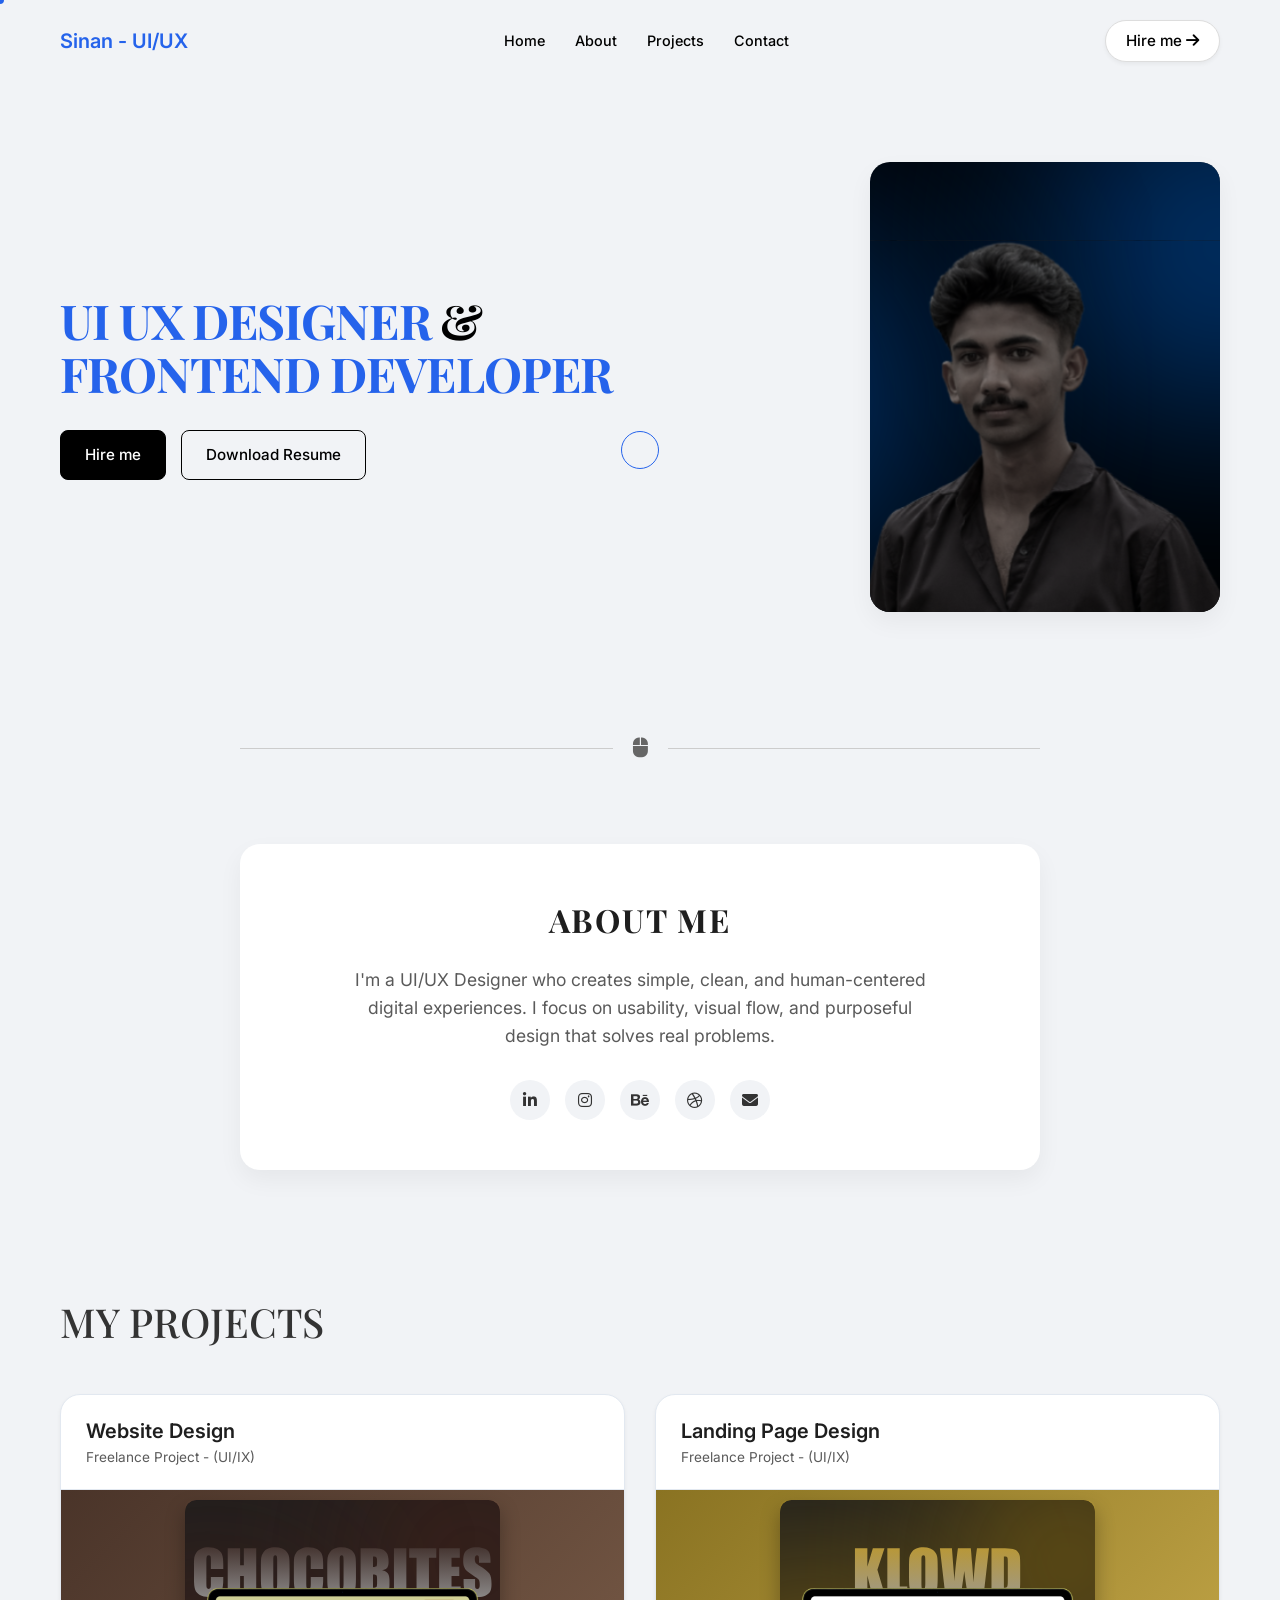
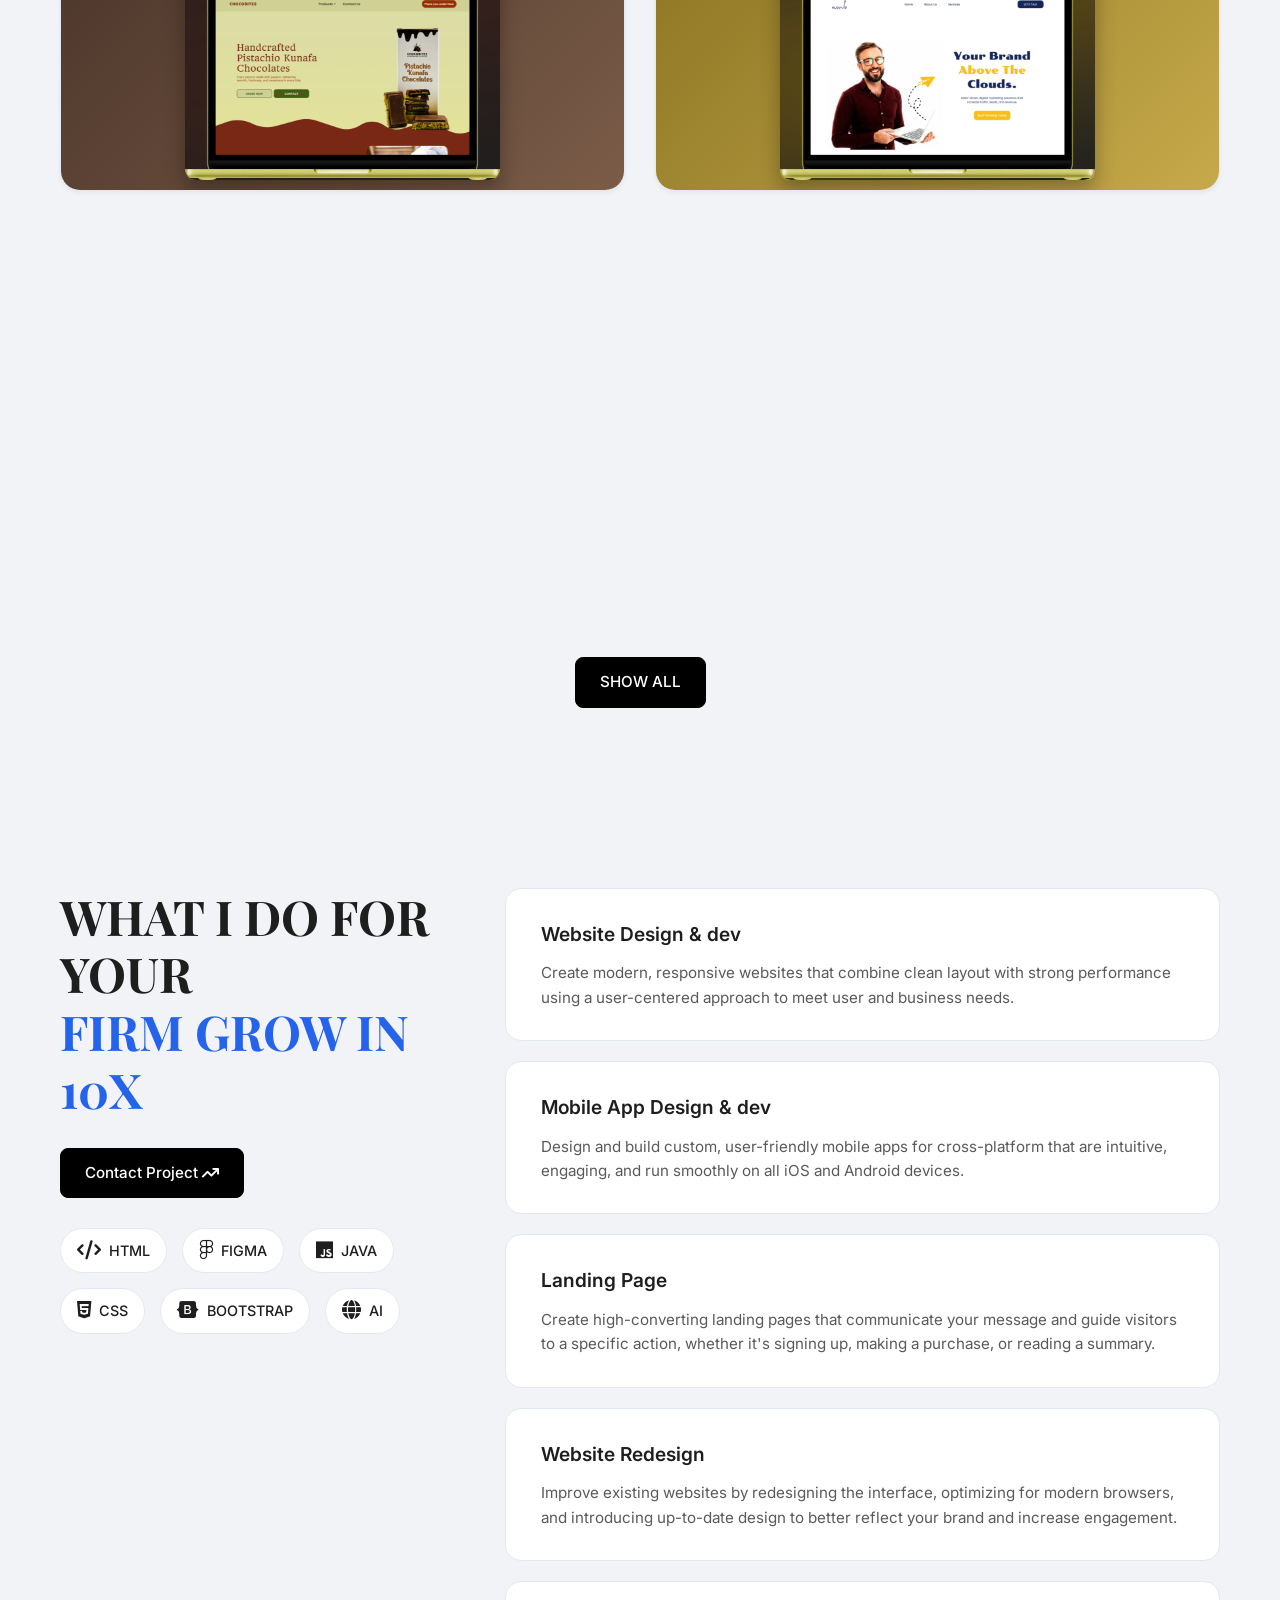
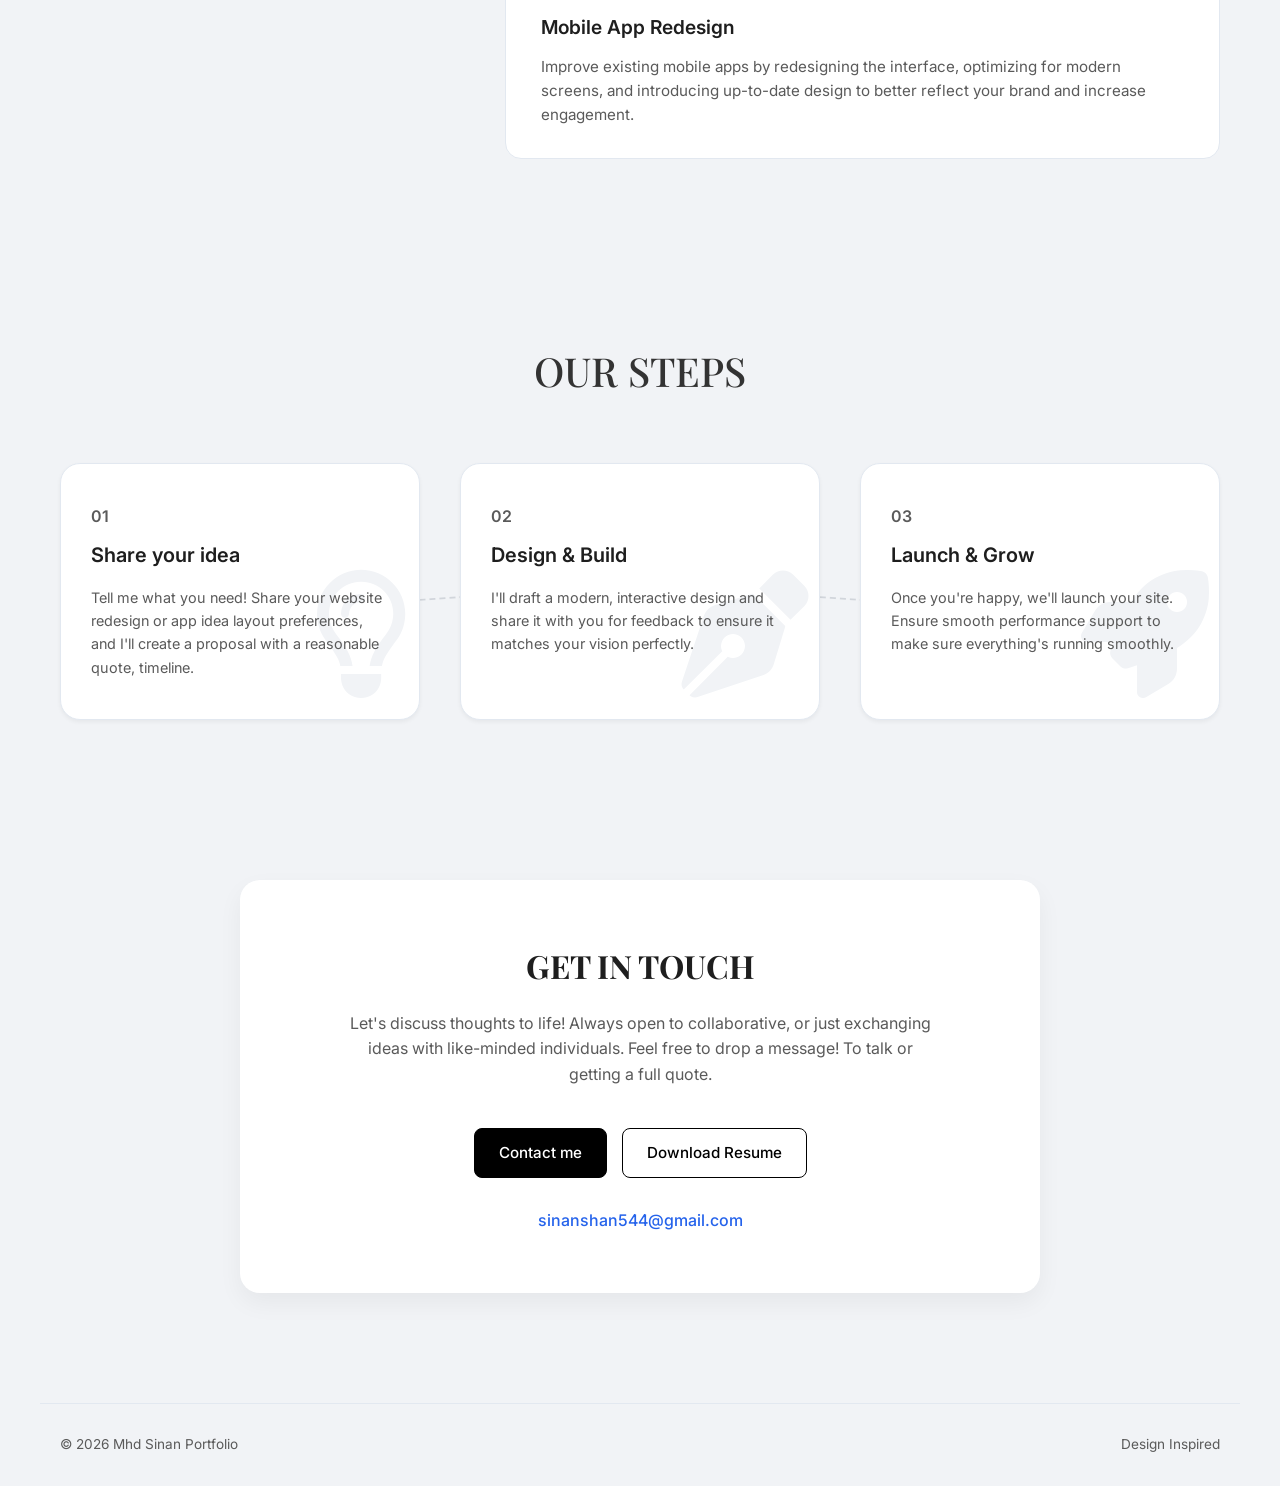
==== index.html @ 7672e674 "c1c" ====
<!DOCTYPE html>
<html lang="en">

<head>
    <meta charset="UTF-8">
    <meta name="viewport" content="width=device-width, initial-scale=1.0">
    <title>Siham - UI/UX Designer & Frontend Developer</title>
    <!-- Google Fonts -->
    <link rel="preconnect" href="https://fonts.googleapis.com">
    <link rel="preconnect" href="https://fonts.gstatic.com" crossorigin>
    <link
        href="https://fonts.googleapis.com/css2?family=Inter:wght@300;400;500;600&family=Playfair+Display:ital,wght@0,500;0,600;0,700;1,500&display=swap"
        rel="stylesheet">
    <!-- Font Awesome -->
    <link rel="stylesheet" href="https://cdnjs.cloudflare.com/ajax/libs/font-awesome/6.4.0/css/all.min.css">
    <link rel="stylesheet" href="style.css">
    <!-- Aos animation -->
    <link href="https://unpkg.com/aos@2.3.1/dist/aos.css" rel="stylesheet">
</head>

<body>

    <!-- Navbar -->
    <nav class="navbar">
        <div class="nav-container">
            <a href="#" class="logo"><span class="text-blue">Sinan - UI/UX</span></a>
            <div class="menu-toggle" id="mobile-menu">
                <span class="bar"></span>
                <span class="bar"></span>
                <span class="bar"></span>
            </div>
            <ul class="nav-links">
                <li><a href="index.html#home">Home</a></li>
                <li><a href="index.html#about">About</a></li>
                <li><a href="work.html">Projects</a></li>
                <li><a href="index.html#contact">Contact</a></li>
            </ul>
            <a href="mailto:sinanshan544@gmail.com" class="btn-primary nav-btn">Hire me <i
                    class="fa-solid fa-arrow-right"></i></a>
        </div>
    </nav>

    <!-- Hero Section -->
    <section id="home" class="hero">
        <div class="container hero-container">
            <div class="hero-content">
                <h1 class="hero-title">
                    UI UX DESIGNER <span class="ampersand">&</span><br>
                    FRONTEND DEVELOPER
                </h1>
                <div class="hero-buttons">
                    <a href="mailto:sinanshan544@gmail.com" class="btn-primary">Hire me</a>
                    <a href="/assets/mhd_sinan-cv.pdf" download="mhd_sinan-cv.pdf" class="btn-outline">Download
                        Resume</a>
                </div>
            </div>
            <div class="hero-image">
                <!-- Using placeholder for user to replace, with fallback background -->
                <div class="img-wrapper">
                    <img src="/assets/profile.svg">
                </div>
            </div>
        </div>
    </section>

    <!-- Map Pin Divider -->
    <div class="divider">
        <div class="line"></div>
        <div class="pin"><i class="fa-solid fa-computer-mouse"></i></div>
        <div class="line"></div>
    </div>

    <!-- About Me -->
    <section id="about" class="about-section">
        <div class="container">
            <div class="about-card">
                <h2>ABOUT ME</h2>
                <p>I'm a UI/UX Designer who creates simple, clean, and human-centered digital experiences. I focus on
                    usability, visual flow, and purposeful design that solves real problems.</p>
                <div class="social-icons">
                    <a href="#"><i class="fa-brands fa-linkedin-in"></i></a>
                    <a href="#"><i class="fa-brands fa-instagram"></i></a>
                    <a href="#"><i class="fa-brands fa-behance"></i></a>
                    <a href="#"><i class="fa-brands fa-dribbble"></i></a>
                    <a href="#"><i class="fa-solid fa-envelope"></i></a>
                </div>
            </div>
        </div>
    </section>

    <!-- My Projects -->
    <section id="projects" class="projects-section">
        <div class="container">
            <h2 class="section-title">MY PROJECTS</h2>

            <div class="projects-grid">
                <!-- Project 1 -->
                <div class="project-card" data-aos="fade-up" data-aos-duration="500">
                    <div class="project-info">
                        <h3>Website Design</h3>
                        <p>Freelance Project - (UI/IX) </p>
                    </div>
                    <div class="project-img chocorites-bg">
                        <img src="/assets/chocobites.svg">
                    </div>
                </div>

                <!-- Project 2 -->
                <div class="project-card" data-aos="fade-up" data-aos-duration="500">
                    <div class="project-info">
                        <h3>Landing Page Design</h3>
                        <p>Freelance Project - (UI/IX) </p>
                    </div>
                    <div class="project-img klowd-bg">
                        <img src="/assets/klowd.svg">
                    </div>
                </div>

                <!-- Project 3 -->
                <div class="project-card" data-aos="fade-up" data-aos-duration="500">
                    <div class="project-info">
                        <h3>Dashboard Design</h3>
                        <p>Trail Project - (UI/IX) </p>
                    </div>
                    <div class="project-img donezo-bg">
                        <img src="/assets/donezo.svg">
                    </div>
                </div>

                <!-- Project 4 -->
                <div class="project-card" data-aos="fade-up" data-aos-duration="500">
                    <div class="project-info">
                        <h3>Website Design</h3>
                        <p>Competetion Project - (UI/IX) </p>
                    </div>
                    <div class="project-img alnazul-bg">
                        <img src="/assets/alnazul.svg">
                    </div>
                </div>
            </div>

            <div class="text-center mt-40">
                <a href="work.html" class="btn-primary btn-extra">SHOW ALL</a>
            </div>
        </div>
    </section>

    <!-- Services Section -->
    <section id="services" class="services-section">
        <div class="container">
            <div class="services-layout">

                <!-- Left Column (Sticky) -->
                <div class="services-left">
                    <h2 class="services-heading">WHAT I DO FOR YOUR <br><span class="text-blue">FIRM GROW IN 10X</span>
                    </h2>

                    <a href="mailto:sinanshan544@gmail.com" class="btn-primary mb-30"
                        style="display:inline-block; margin-bottom: 30px;">Contact Project <i
                            class="fa-solid fa-arrow-trend-up"></i></a>

                    <!-- Tech Stack Icons -->
                    <div class="tech-stack">
                        <div class="tech-icon" title="HTML5">
                            <i class="fa-solid fa-code"></i>
                            <span>HTML</span>
                        </div>
                        <div class="tech-icon" title="Figma">
                            <i class="fa-brands fa-figma"></i>
                            <span>FIGMA</span>
                        </div>
                        <div class="tech-icon" title="Java">
                            <i class="fa-brands fa-js"></i>
                            <span>JAVA</span>
                        </div>
                        <div class="tech-icon" title="Java">
                            <i class="fa-brands fa-html5"></i>
                            <span>CSS</span>
                        </div>
                        <div class="tech-icon" title="Java">
                            <i class="fa-brands fa-bootstrap"></i>
                            <span>BOOTSTRAP</span>
                        </div>
                        <div class="tech-icon" title="Java">
                            <i class="fa-solid fa-globe"></i>
                            <span>AI</span>
                        </div>
                    </div>
                </div>

                <!-- Right Column (Scrollable Cards) -->
                <div class="services-right">

                    <div class="service-card">
                        <h3>Website Design & dev</h3>
                        <p>Create modern, responsive websites that combine clean layout with strong performance using a
                            user-centered approach to meet user and business needs.</p>
                    </div>

                    <div class="service-card">
                        <h3>Mobile App Design & dev</h3>
                        <p>Design and build custom, user-friendly mobile apps for cross-platform that are intuitive,
                            engaging, and run smoothly on all iOS and Android devices.</p>
                    </div>

                    <div class="service-card">
                        <h3>Landing Page</h3>
                        <p>Create high-converting landing pages that communicate your message and guide visitors to a
                            specific action, whether it's signing up, making a purchase, or reading a summary.</p>
                    </div>

                    <div class="service-card">
                        <h3>Website Redesign</h3>
                        <p>Improve existing websites by redesigning the interface, optimizing for modern browsers, and
                            introducing up-to-date design to better reflect your brand and increase engagement.</p>
                    </div>

                    <div class="service-card">
                        <h3>Mobile App Redesign</h3>
                        <p>Improve existing mobile apps by redesigning the interface, optimizing for modern screens, and
                            introducing up-to-date design to better reflect your brand and increase engagement.</p>
                    </div>

                </div>
            </div>
        </div>
    </section>

    <!-- Work Process Section -->
    <section class="process-section">
        <div class="container">
            <h2 class="section-title text-center" style="margin-bottom: 60px;">OUR STEPS</h2>
            <div class="process-grid">
                <!-- Background Curve -->
                <div class="process-curve"></div>

                <div class="process-card" data-aos="fade-up" data-aos-duration="500">
                    <span class="step-num">01</span>
                    <h3>Share your idea</h3>
                    <div class="process-icon">
                        <i class="fa-regular fa-lightbulb"></i>
                    </div>
                    <p>Tell me what you need! Share your website redesign or app idea layout preferences, and I'll
                        create a proposal with a reasonable quote, timeline.</p>
                </div>

                <div class="process-card" data-aos="fade-up" data-aos-duration="700">
                    <span class="step-num">02</span>
                    <h3>Design & Build</h3>
                    <div class="process-icon">
                        <i class="fa-solid fa-pen-nib"></i>
                    </div>
                    <p>I'll draft a modern, interactive design and share it with you for feedback to ensure it matches
                        your vision perfectly.</p>
                </div>

                <div class="process-card" data-aos="fade-up" data-aos-duration="900">
                    <span class="step-num">03</span>
                    <h3>Launch & Grow</h3>
                    <div class="process-icon">
                        <i class="fa-solid fa-rocket"></i>
                    </div>
                    <p>Once you're happy, we'll launch your site. Ensure smooth performance support to make sure
                        everything's running smoothly.</p>
                </div>
            </div>
        </div>
    </section>

    <!-- Get in Touch -->
    <section id="contact" class="contact-section">
        <div class="container" data-aos="fade-up" data-aos-duration="500">
            <div class="contact-card">
                <h2>GET IN TOUCH</h2>
                <p>Let's discuss thoughts to life! Always open to collaborative, or just exchanging ideas with
                    like-minded individuals. Feel free to drop a message! To talk or getting a full quote.</p>

                <div class="contact-buttons">
                    <a href="mailto:sinanshan544@gmail.com" class="btn-primary">Contact me</a>
                    <a href="/assets/mhd_sinan-cv.pdf" download="mhd_sinan-cv.pdf" class="btn-outline">Download
                        Resume</a>
                </div>

                <a href="mailto:sinanshan544@gmail.com" class="email-link">sinanshan544@gmail.com</a>
            </div>
        </div>
    </section>

    <!-- Footer -->
    <footer>
        <div class="container footer-content">
            <p>&copy; 2026 Mhd Sinan Portfolio</p>
            <p>Design Inspired</p>
        </div>
    </footer>

    <!-- Custom Cursor DOM -->
    <div class="cursor-dot"></div>
    <div class="cursor-ring"></div>

    <script>
        const menuToggle = document.getElementById('mobile-menu');
        const navLinks = document.querySelector('.nav-links');

        if (menuToggle) {
            menuToggle.addEventListener('click', () => {
                menuToggle.classList.toggle('active');
                navLinks.classList.toggle('active');
            });
        }

        // Custom Cursor Logic
        const cursorDot = document.querySelector('.cursor-dot');
        const cursorRing = document.querySelector('.cursor-ring');
        let mouseX = window.innerWidth / 2;
        let mouseY = window.innerHeight / 2;
        let ringX = mouseX;
        let ringY = mouseY;

        window.addEventListener('mousemove', (e) => {
            mouseX = e.clientX;
            mouseY = e.clientY;
            cursorDot.style.left = `${mouseX}px`;
            cursorDot.style.top = `${mouseY}px`;
        });

        const lerp = (a, b, n) => (1 - n) * a + n * b;

        const renderCursor = () => {
            ringX = lerp(ringX, mouseX, 0.2);
            ringY = lerp(ringY, mouseY, 0.2);
            cursorRing.style.left = `${ringX}px`;
            cursorRing.style.top = `${ringY}px`;
            requestAnimationFrame(renderCursor);
        };
        requestAnimationFrame(renderCursor);

        const interactiveElements = document.querySelectorAll('a, button, .btn-primary, .btn-outline, .menu-toggle, .tech-icon, .slider-track img, .slider-track, .social-icons a');
        interactiveElements.forEach((el) => {
            el.addEventListener('mouseenter', () => cursorRing.classList.add('hovered'));
            el.addEventListener('mouseleave', () => cursorRing.classList.remove('hovered'));
        });
    </script>

    <script src="https://unpkg.com/aos@2.3.1/dist/aos.js"></script>
    <script>
        AOS.init();
    </script>
</body>

</html>
---- style.css ----
/* Reset & Base Styles */
* {
    margin: 0;
    padding: 0;
    box-sizing: border-box;
}

:root {
    --bg-color: #f1f3f6;
    /* Soft light gray background */
    --text-primary: #1e1e1e;
    --text-secondary: #5a5a5a;
    --card-bg: #ffffff;
    --blue-accent: #2563eb;
    --border-color: #e2e8f0;
    --font-heading: 'Playfair Display', serif;
    --font-body: 'Inter', sans-serif;
    --shadow-sm: 0 2px 4px rgba(0, 0, 0, 0.05);
    --shadow-md: 0 10px 25px rgba(0, 0, 0, 0.05);
    --shadow-hover: 0 15px 35px rgba(37, 99, 235, 0.1);
}

html {
    scroll-behavior: smooth;
}

body {
    font-family: var(--font-body);
    background-color: var(--bg-color);
    color: var(--text-primary);
    line-height: 1.6;
    overflow-x: hidden;
    cursor: none;
}

* {
    cursor: none !important;
}

/* Custom Cursor Following Elements */
.cursor-dot {
    position: fixed;
    top: 0;
    left: 0;
    width: 8px;
    height: 8px;
    background-color: var(--blue-accent);
    border-radius: 50%;
    transform: translate(-50%, -50%);
    pointer-events: none;
    z-index: 9999;
}

.cursor-ring {
    position: fixed;
    top: 0;
    left: 0;
    width: 38px;
    height: 38px;
    border: 1.5px solid var(--blue-accent);
    border-radius: 50%;
    transform: translate(-50%, -50%);
    pointer-events: none;
    z-index: 9998;
    transition: width 0.25s ease-out, height 0.25s ease-out, background-color 0.25s ease-out;
}

.cursor-ring.hovered {
    width: 55px;
    height: 55px;
    background-color: rgba(37, 99, 235, 0.1);
}



.container {
    max-width: 1200px;
    margin: 0 auto;
    padding: 0 20px;
}

/* Typography */
h1,
h2,
h3 {
    font-family: var(--font-heading);
    color: var(--text-primary);
}

.text-blue {
    color: var(--blue-accent);
}

.text-center {
    text-align: center;
}

.mt-40 {
    margin-top: 40px;
}

.mb-30 {
    margin-bottom: 30px;
}

/* Buttons */
.btn-primary {
    display: inline-block;
    background-color: #000;
    color: #fff;
    padding: 12px 24px;
    border-radius: 8px;
    text-decoration: none;
    font-size: 0.95rem;
    font-weight: 500;
    transition: all 0.3s ease;
    border: 1px solid #000;
}

.btn-primary:hover {
    background-color: #333;
    transform: translateY(-2px);
}

.btn-outline {
    display: inline-block;
    background-color: transparent;
    color: #000;
    padding: 12px 24px;
    border-radius: 8px;
    text-decoration: none;
    font-size: 0.95rem;
    font-weight: 500;
    border: 1px solid #000;
    transition: all 0.3s ease;
}

.btn-outline:hover {
    background-color: #f8f9fa;
    transform: translateY(-2px);
}

/* Navbar */
.navbar {
    padding: 20px 0;
    background-color: var(--bg-color);
    position: sticky;
    top: 0;
    z-index: 100;
}

.nav-container {
    max-width: 1200px;
    margin: 0 auto;
    padding: 0 20px;
    display: flex;
    justify-content: space-between;
    align-items: center;
}

.logo {
    font-weight: 600;
    font-size: 1.25rem;
    text-decoration: none;
    color: #000;
}

.nav-links {
    display: flex;
    list-style: none;
    gap: 30px;
}

.nav-links a {
    text-decoration: none;
    color: #000;
    font-size: 0.9rem;
    font-weight: 500;
    transition: color 0.3s ease;
}

.nav-links a:hover {
    color: var(--blue-accent);
}

.nav-btn {
    border-radius: 50px;
    padding: 8px 20px;
    background: #fff;
    color: #000;
    border: 1px solid #ddd;
    box-shadow: var(--shadow-sm);
}

/* Hero Section */
.hero {
    padding: 80px 0;
}

.hero-container {
    display: flex;
    justify-content: space-between;
    align-items: center;
    gap: 50px;
}

.hero-content {
    flex: 1;
}

.hero-title {
    font-size: 3rem;
    line-height: 1.1;
    text-transform: uppercase;
    color: var(--blue-accent);
    margin-bottom: 30px;
    letter-spacing: -0.02em;
}

.ampersand {
    color: #000;
}

.hero-buttons {
    display: flex;
    gap: 15px;
}

.hero-image {
    flex: 0.8;
    display: flex;
    justify-content: flex-end;
}

.img-wrapper {
    width: 350px;
    height: 450px;
    /* background: linear-gradient(135deg, #0f172a, #1d4ed8); */
    border-radius: 20px;
    overflow: hidden;
    box-shadow: var(--shadow-md);
}

.img-wrapper img {
    width: 100%;
    height: 100%;
    object-fit: cover;
    /* mix-blend-mode: luminosity; gives that dark mood from screenshot */
}

/* Map Pin Divider */
.divider {
    display: flex;
    align-items: center;
    justify-content: center;
    padding: 40px 0;
    max-width: 800px;
    margin: 0 auto;
}

.divider .line {
    flex: 1;
    height: 1px;
    background-color: #ccc;
}

.divider .pin {
    margin: 0 20px;
    color: #666;
    font-size: 1.25rem;
}

/* About Section */
.about-section {
    padding: 40px 0;
}

.about-card {
    background: var(--card-bg);
    padding: 50px;
    border-radius: 20px;
    text-align: center;
    max-width: 800px;
    margin: 0 auto;
    box-shadow: var(--shadow-md);
}

.about-card h2 {
    font-size: 2rem;
    margin-bottom: 20px;
    letter-spacing: 2px;
}

.about-card p {
    font-size: 1.1rem;
    color: var(--text-secondary);
    margin-bottom: 30px;
    max-width: 600px;
    margin-left: auto;
    margin-right: auto;
}

.social-icons {
    display: flex;
    justify-content: center;
    gap: 15px;
}

.social-icons a {
    width: 40px;
    height: 40px;
    border-radius: 50%;
    background-color: #f1f3f6;
    color: #333;
    display: flex;
    align-items: center;
    justify-content: center;
    text-decoration: none;
    transition: all 0.3s ease;
}

.social-icons a:hover {
    background-color: #1008e7;
    color: #fff;
    transform: translateY(-3px);
}

/* Projects Section */
.projects-section {
    padding: 80px 0;
}

.section-title {
    font-size: 2.5rem;
    margin-bottom: 40px;
    color: #333;
    font-weight: 500;
}

.projects-grid {
    display: grid;
    grid-template-columns: repeat(2, 1fr);
    gap: 30px;
}

.project-card {
    background: var(--card-bg);
    border-radius: 20px;
    overflow: hidden;
    box-shadow: var(--shadow-sm);
    transition: all 0.4s ease;
    border: 1px solid var(--border-color);
}

.project-card:hover {
    transform: translateY(-8px);
    box-shadow: var(--shadow-hover);
    border-color: var(--blue-accent);
}

.project-info {
    padding: 20px 25px;
    border-bottom: 1px solid var(--border-color);
}

.project-info h3 {
    font-size: 1.25rem;
    font-family: var(--font-body);
    /* Looks bold sans in SS */
    font-weight: 600;
}

.project-info p {
    font-size: 0.85rem;
    color: var(--text-secondary);
}

.project-img {
    height: 300px;
    padding: 10px;
    display: flex;
    align-items: center;
    justify-content: center;
}

.btn-extra:hover {
    background-color: #1008e7;
}

.chocorites-bg {
    background: linear-gradient(135deg, #4a3429, #7a5c48);
}

.klowd-bg {
    background: linear-gradient(135deg, #8a7322, #c6a94a);
}

.donezo-bg {
    background: linear-gradient(135deg, #1b4b3b, #2c7a61);
}

.alnazul-bg {
    background: linear-gradient(135deg, #384234, #66775f);
}

.project-img img {
    max-width: 100%;
    max-height: 100%;
    border-radius: 8px;
    /* Assuming laptop mockup border radius */
    box-shadow: 0 10px 20px rgba(0, 0, 0, 0.3);
    transition: transform 0.5s ease;
}

.project-card:hover .project-img img {
    transform: scale(1.05);
}

/* Services Section (Redesigned slightly for full page) */
.services-section {
    padding: 100px 0;
}

.services-layout {
    display: grid;
    grid-template-columns: 3.5fr 6.5fr;
    gap: 60px;
}

.services-left {
    position: sticky;
    top: 100px;
    align-self: start;
}

.services-heading {
    font-size: 3rem;
    line-height: 1.2;
    margin-bottom: 30px;
    text-transform: uppercase;
}

.tech-stack {
    display: flex;
    gap: 15px;
    flex-wrap: wrap;
}

.tech-icon {
    display: flex;
    align-items: center;
    gap: 8px;
    padding: 10px 16px;
    background: #fff;
    border: 1px solid var(--border-color);
    border-radius: 50px;
    font-size: 0.9rem;
    font-weight: 500;
    transition: all 0.3s ease;
    cursor: pointer;
}

.tech-icon i {
    font-size: 1.2rem;
}

.tech-icon:hover {
    border-color: var(--blue-accent);
    color: var(--blue-accent);
    transform: translateY(-3px);
}

.services-right {
    display: flex;
    flex-direction: column;
    gap: 20px;
}

.service-card {
    background: #fff;
    padding: 30px 35px;
    border-radius: 16px;
    border: 1px solid var(--border-color);
    transition: all 0.3s ease;
}

.service-card:hover {
    transform: translateY(-5px);
    box-shadow: var(--shadow-hover);
    border-color: var(--blue-accent);
    background-color: #fafbfe;
}

.service-card h3 {
    font-family: var(--font-body);
    font-size: 1.2rem;
    font-weight: 600;
    margin-bottom: 12px;
}

.service-card p {
    font-size: 0.95rem;
    color: var(--text-secondary);
}

/* Process Section */
.process-section {
    padding: 80px 0;
}

.process-grid {
    display: grid;
    grid-template-columns: repeat(3, 1fr);
    gap: 40px;
    position: relative;
}

/* The curved line behind process steps */
.process-curve {
    position: absolute;
    top: 50%;
    left: 15%;
    right: 15%;
    height: 100px;
    border-top: 2px dashed #d1d5db;
    border-radius: 50%;
    z-index: 0;
}

.process-card {
    background: #fff;
    padding: 40px 30px;
    border-radius: 20px;
    border: 1px solid var(--border-color);
    position: relative;
    z-index: 1;
    box-shadow: var(--shadow-sm);
    transition: all 0.3s ease;
}

.process-card:hover {
    transform: translateY(-10px);
    box-shadow: var(--shadow-md);
    border-color: var(--blue-accent);
}

.step-num {
    font-size: 1rem;
    font-weight: 600;
    color: var(--text-secondary);
    display: block;
    margin-bottom: 10px;
}

.process-card h3 {
    font-size: 1.25rem;
    font-family: var(--font-body);
    font-weight: 600;
    margin-bottom: 15px;
}

.process-card p {
    font-size: 0.9rem;
    color: var(--text-secondary);
}

.process-icon {
    font-size: 8rem;
    color: #f1f3f6;
    position: absolute;
    bottom: -20px;
    right: 10px;
    z-index: -1;
    pointer-events: none;
}

/* Contact Section */
.contact-section {
    padding: 80px 0;
}

.contact-card {
    background: #fff;
    padding: 60px 40px;
    border-radius: 20px;
    text-align: center;
    max-width: 800px;
    margin: 0 auto;
    box-shadow: var(--shadow-md);
}

.contact-card h2 {
    font-size: 2rem;
    margin-bottom: 20px;
    text-transform: uppercase;
}

.contact-card p {
    color: var(--text-secondary);
    margin-bottom: 40px;
    max-width: 600px;
    margin-left: auto;
    margin-right: auto;
}

.contact-buttons {
    display: flex;
    justify-content: center;
    gap: 15px;
    margin-bottom: 30px;
}

.email-link {
    display: block;
    color: var(--blue-accent);
    font-weight: 500;
    text-decoration: none;
}

.email-link:hover {
    text-decoration: underline;
}

/* Footer */
footer {
    padding: 30px 0;
    text-align: center;
    color: var(--text-secondary);
    font-size: 0.85rem;
}

.footer-content {
    display: flex;
    justify-content: space-between;
    align-items: center;
    border-top: 1px solid var(--border-color);
    padding-top: 30px;
}

/* Mobile Apps Slider Section */
.mobile-apps-section {
    padding: 80px 0 40px;
    background-color: #fff;
    /* Give a subtle contrast or keep var(--bg-color) */
    border-bottom: 1px solid var(--border-color);
}

.mobile-apps-section .section-title {
    margin-bottom: 15px;
}

.section-subtitle {
    font-size: 1.15rem;
    color: var(--text-secondary);
    margin-bottom: 50px;
    font-family: var(--font-body);
}

.slider-container {
    width: 100vw;
    overflow: hidden;
    position: relative;
    left: 50%;
    transform: translateX(-50%);
    padding: 20px 0;
}

.slider-track {
    display: flex;
    gap: 40px;
    width: max-content;
    /* Adjust timing based on how many images */
    animation: scroll 25s linear infinite;
}

.slider-track:hover {
    animation-play-state: paused;
}

.slider-track img {
    height: auto;
    width: calc(20vw - 32px);
    /* Ensures exactly 5 images fit the width */
    object-fit: cover;
    border-radius: 36px;
    box-shadow: 0 10px 30px rgba(0, 0, 0, 0.15);
}

@keyframes scroll {
    0% {
        transform: translateX(0);
    }

    100% {
        transform: translateX(calc(-50% - 20px));
    }

    /* -50% shifts exactly one set of images + half gap */
}

/* Work Page List Layout */
.work-list-section {
    padding: 80px 0;
}

.work-item {
    display: flex;
    align-items: center;
    gap: 80px;
    margin-bottom: 120px;
}

.work-item:nth-child(even) {
    flex-direction: row-reverse;
}

.work-info {
    flex: 1;
}

.work-info h2 {
    font-size: 3rem;
    text-transform: uppercase;
    margin-bottom: 30px;
}

.work-details {
    margin-bottom: 25px;
}

.work-details h4 {
    font-size: 1.15rem;
    font-family: var(--font-body);
    font-weight: 600;
    margin-bottom: 5px;
}

.work-details p {
    font-size: 0.9rem;
    color: var(--text-secondary);
}

.work-info>p {
    font-size: 1rem;
    color: var(--text-secondary);
    line-height: 1.8;
}

.work-img-container {
    flex: 1.2;
    position: relative;
}

.work-img {
    height: 450px;
    /* padding: 40px; */
    width: max-content;
    border-radius: 20px;
    display: flex;
    align-items: center;
    justify-content: center;
    box-shadow: var(--shadow-sm);
    transition: transform 0.4s ease;
}

.work-item:hover .work-img {
    transform: translateY(-8px);
    box-shadow: var(--shadow-hover);
}

.work-img img {
    max-width: 100%;
    max-height: 100%;
    border-radius: 12px;
    box-shadow: 0 15px 35px rgba(0, 0, 0, 0.25);
    transition: transform 0.5s ease;
}

.work-item:hover .work-img img {
    transform: scale(1.05);
}

/* Gradients for new projects */
.mondly-bg {
    background: linear-gradient(135deg, #1e1336, #3b2568);
}

.scappa-bg {
    background: linear-gradient(135deg, #1a233a, #2f3e66);
}

.aaaaaa-bg {
    background: linear-gradient(135deg, #442a1f, #734836);
}

/* Mobile Menu Toggle Styles */
.menu-toggle {
    display: none;
    flex-direction: column;
    justify-content: space-between;
    width: 25px;
    height: 18px;
    cursor: pointer;
    z-index: 101;
}

.menu-toggle .bar {
    height: 2px;
    width: 100%;
    background-color: #000;
    border-radius: 3px;
    transition: all 0.3s ease;
}

/* Cross animation when active */
.menu-toggle.active .bar:nth-child(1) {
    transform: translateY(8px) rotate(45deg);
}

.menu-toggle.active .bar:nth-child(2) {
    opacity: 0;
}

.menu-toggle.active .bar:nth-child(3) {
    transform: translateY(-8px) rotate(-45deg);
}

/* Responsive Design */
@media screen and (max-width: 1024px) {
    .work-item {
        gap: 40px;
    }

    .work-info h2 {
        font-size: 2.25rem;
    }

    .slider-track img {
        width: calc(25vw - 30px);
        /* Down to 4 images on tablets */
    }

    .hero-title {
        font-size: 3.5rem;
    }

    .services-layout {
        grid-template-columns: 1fr;
        gap: 40px;
    }

    .services-left {
        position: static;
    }
}

@media screen and (max-width: 768px) {

    .work-item,
    .work-item:nth-child(even) {
        flex-direction: column-reverse;
        gap: 30px;
        margin-bottom: 80px;
        text-align: center;
    }

    .work-img {
        height: 300px;
        width: 100%;
        padding: 0;
    }

    .slider-track img {
        width: calc(33.33vw - 26px);
        /* Down to 3 images on mobile */
        border-radius: 24px;
    }

    .nav-container {
        position: relative;
    }

    .menu-toggle {
        display: flex;
    }

    .nav-links {
        display: flex;
        flex-direction: column;
        position: absolute;
        top: 100%;
        left: 0;
        width: 100%;
        background-color: var(--card-bg);
        margin-top: 20px;
        padding: 30px 20px;
        text-align: center;
        box-shadow: 0 10px 15px rgba(0, 0, 0, 0.05);
        clip-path: polygon(0 0, 100% 0, 100% 0, 0 0);
        transition: clip-path 0.4s ease-out;
        gap: 20px;
        z-index: 100;
    }

    .nav-links.active {
        clip-path: polygon(0 0, 100% 0, 100% 100%, 0 100%);
    }

    .nav-btn {
        display: none;
    }

    .hero-container {
        flex-direction: column-reverse;
        text-align: center;
    }

    .hero-buttons {
        justify-content: center;
    }

    .hero-image {
        display: flex;
        justify-content: center;
    }

    .projects-grid {
        grid-template-columns: 1fr;
    }

    .process-grid {
        grid-template-columns: 1fr;
    }

    .process-curve {
        display: none;
    }

    /* Hide curve on mobile */

    .footer-content {
        flex-direction: column;
        gap: 10px;
    }
}

@media screen and (max-width: 480px) {
    .slider-track img {
        width: calc(50vw - 20px);
        /* Down to 2 images on very small screens */
        border-radius: 20px;
    }
}
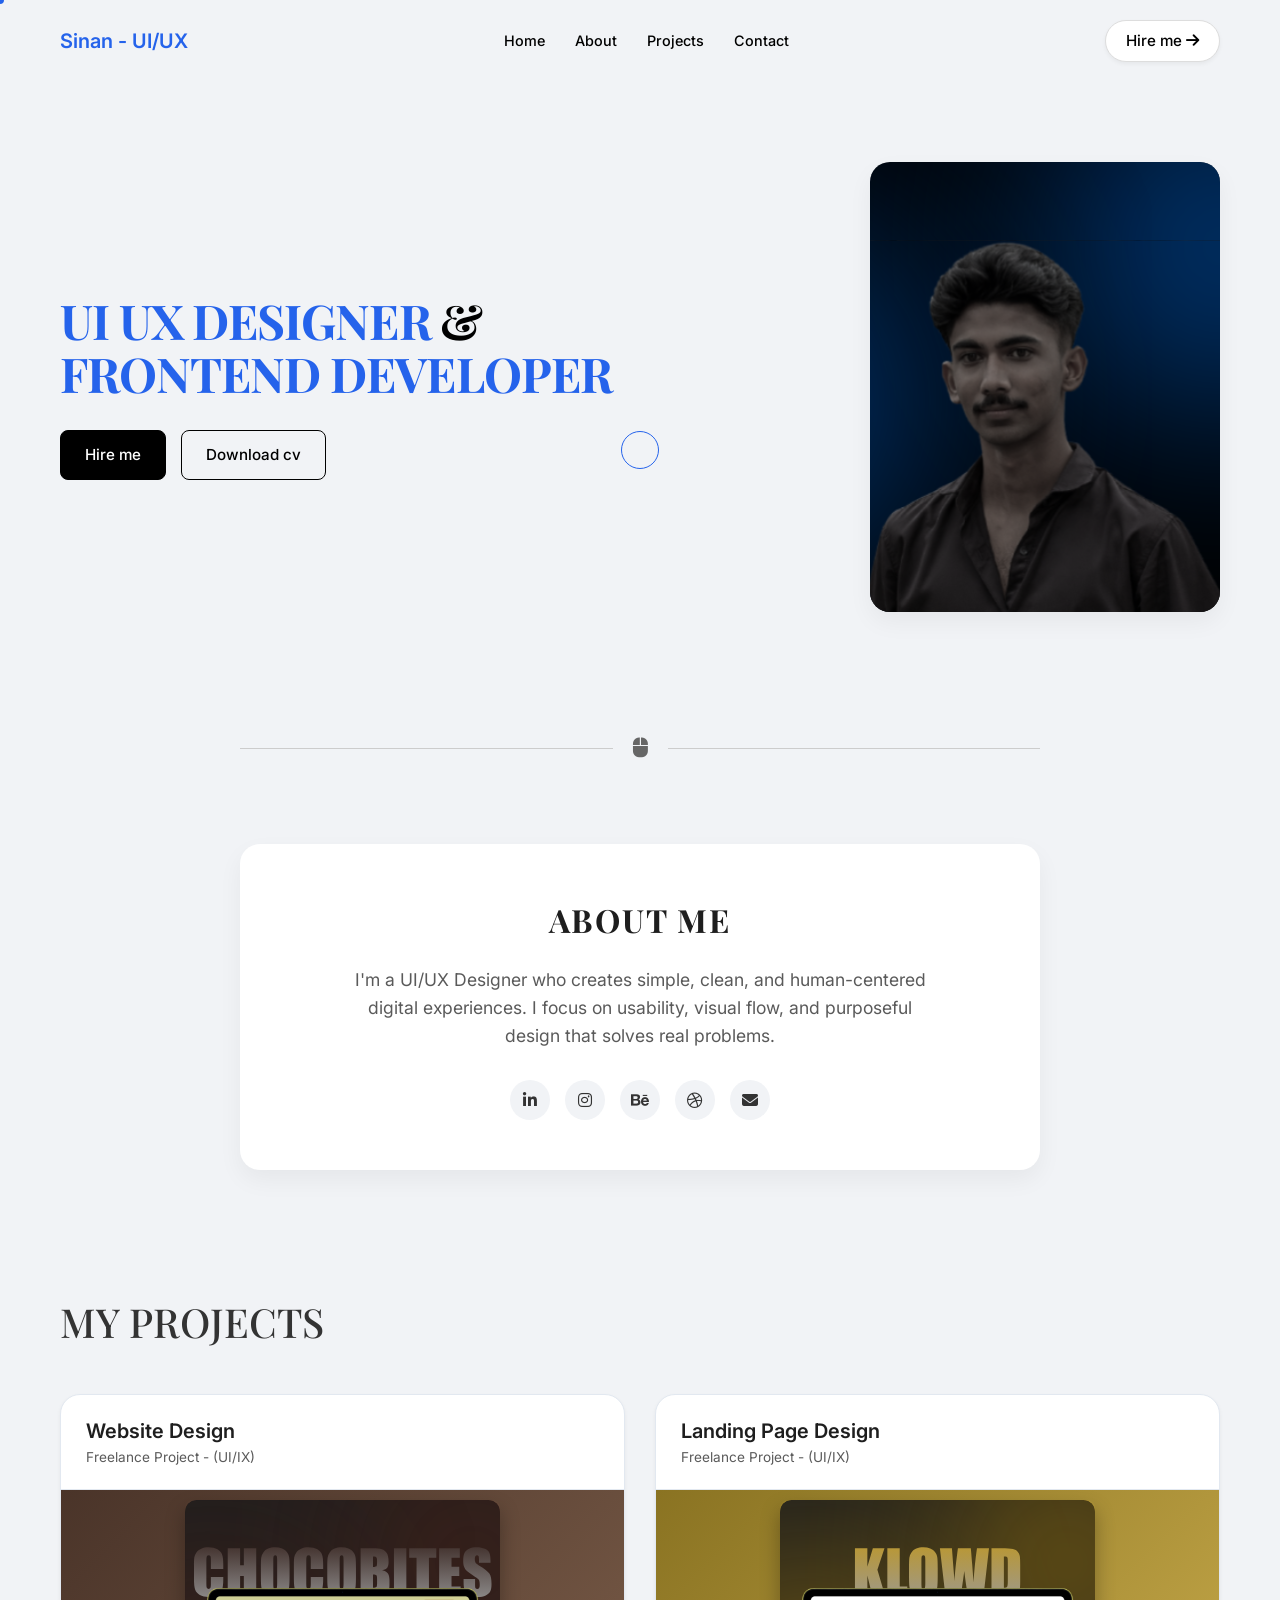
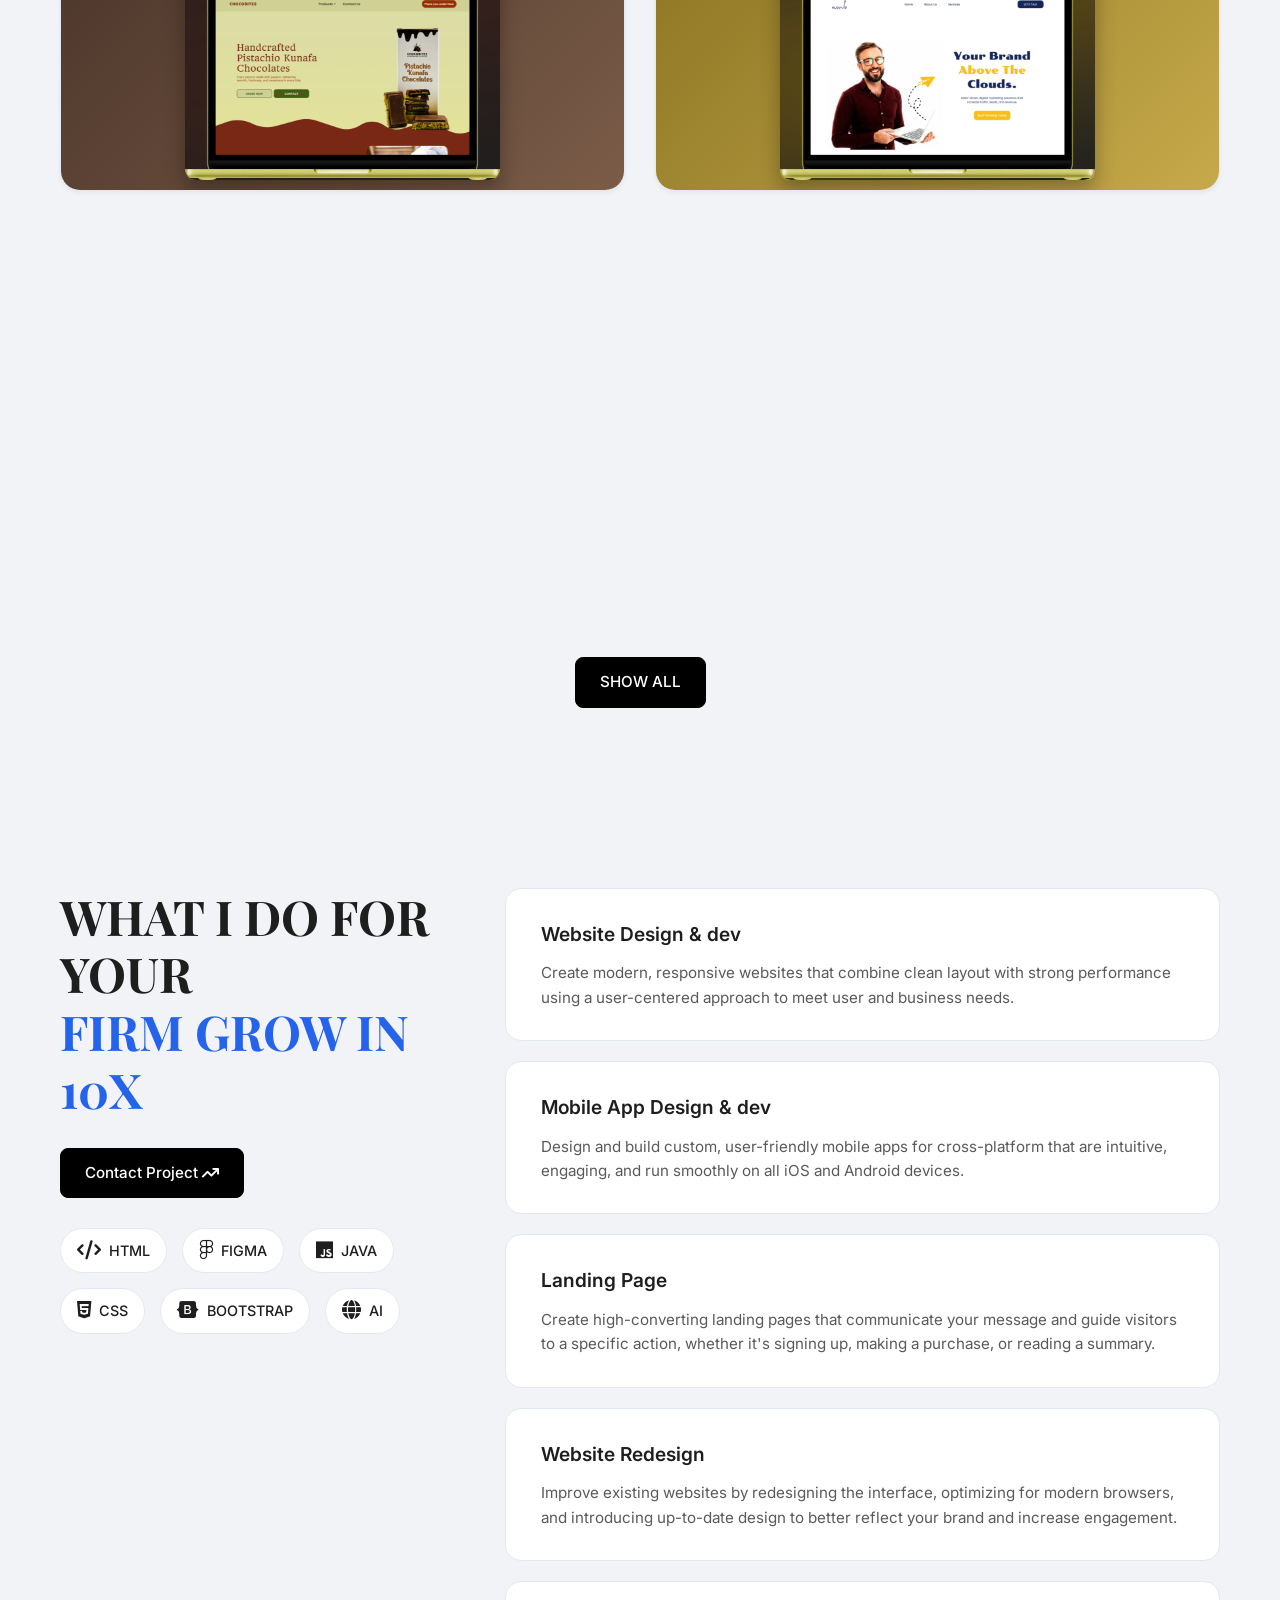
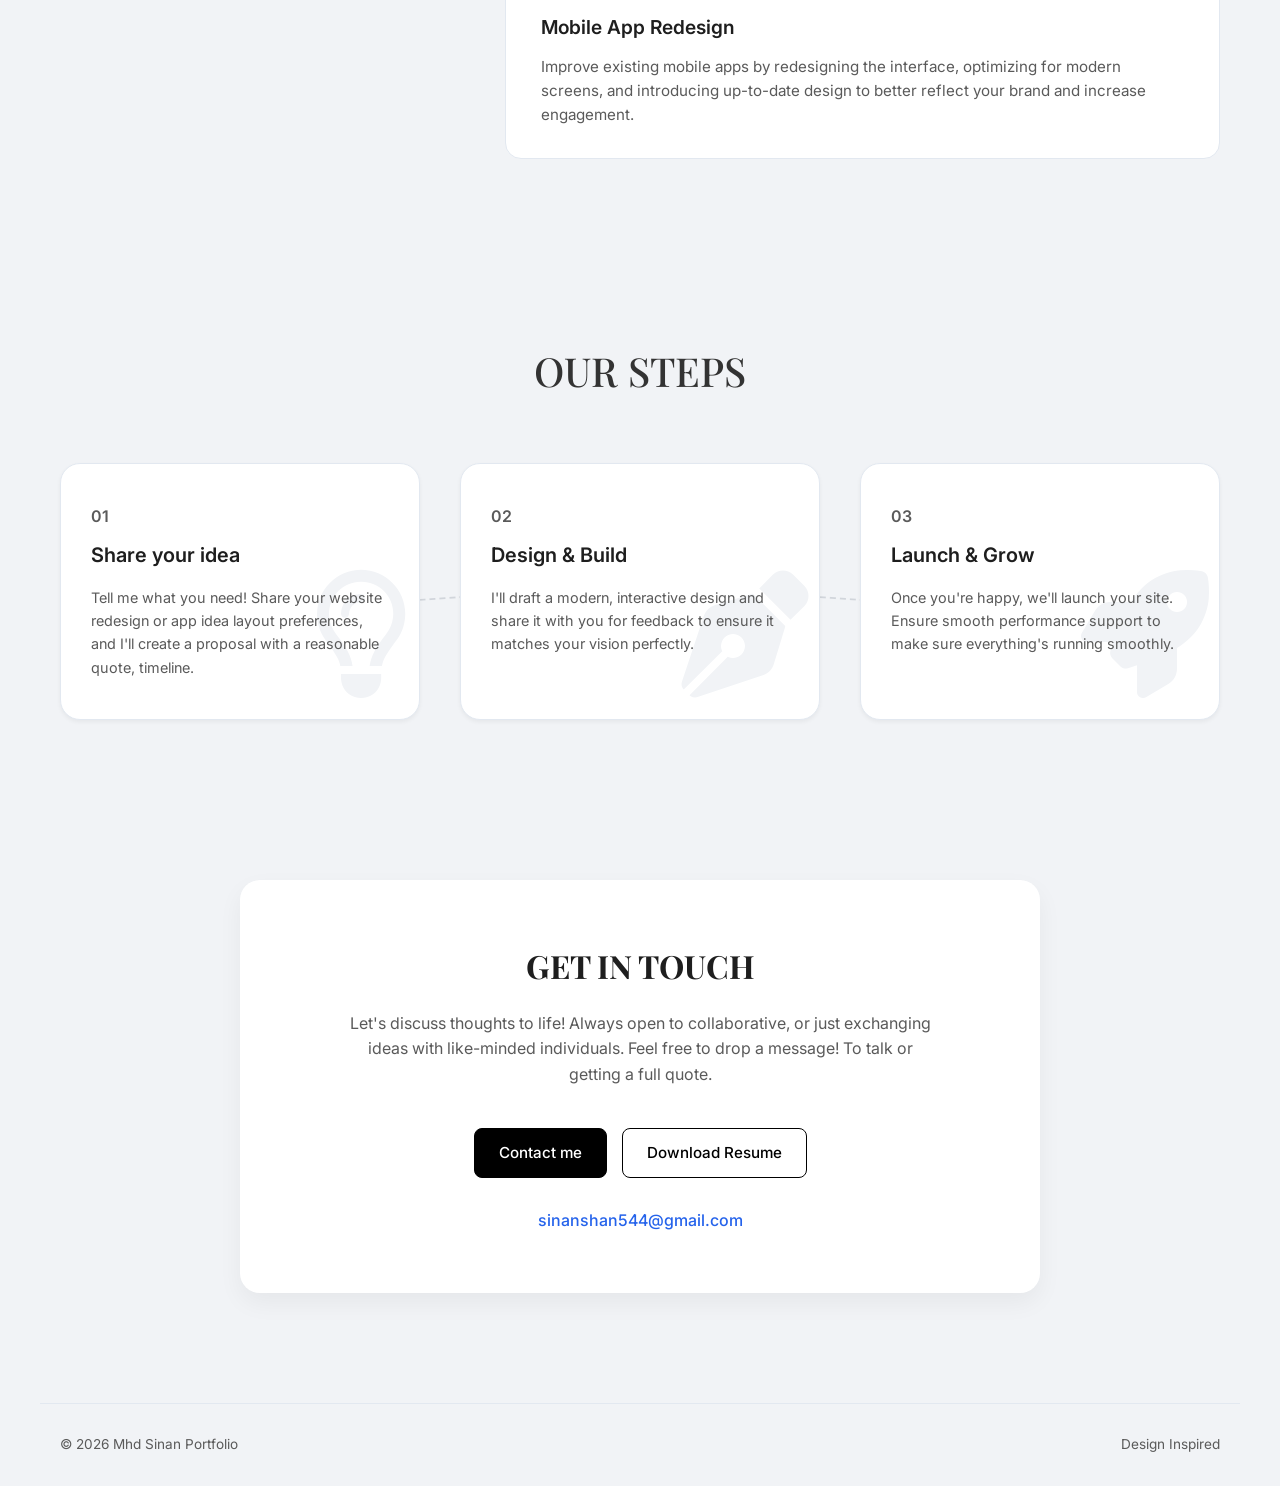
==== commit 45af2c24: "c2aaa" ====
--- a/index.html
+++ b/index.html
@@ -4,7 +4,7 @@
 <head>
     <meta charset="UTF-8">
     <meta name="viewport" content="width=device-width, initial-scale=1.0">
-    <title>Siham - UI/UX Designer & Frontend Developer</title>
+    <title>Sinan - UI/UX Designer & Frontend Developer</title>
     <!-- Google Fonts -->
     <link rel="preconnect" href="https://fonts.googleapis.com">
     <link rel="preconnect" href="https://fonts.gstatic.com" crossorigin>
@@ -51,7 +51,7 @@
                 <div class="hero-buttons">
                     <a href="mailto:sinanshan544@gmail.com" class="btn-primary">Hire me</a>
                     <a href="/assets/mhd_sinan-cv.pdf" download="mhd_sinan-cv.pdf" class="btn-outline">Download
-                        Resume</a>
+                        cv</a>
                 </div>
             </div>
             <div class="hero-image">
@@ -78,11 +78,14 @@
                 <p>I'm a UI/UX Designer who creates simple, clean, and human-centered digital experiences. I focus on
                     usability, visual flow, and purposeful design that solves real problems.</p>
                 <div class="social-icons">
-                    <a href="#"><i class="fa-brands fa-linkedin-in"></i></a>
-                    <a href="#"><i class="fa-brands fa-instagram"></i></a>
-                    <a href="#"><i class="fa-brands fa-behance"></i></a>
+                    <a href="https://www.linkedin.com/in/muhamed-sinan-kk?utm_source=share&utm_campaign=share_via&utm_content=profile&utm_medium=android_app"
+                        target="_blank" rel="noopener noreferrer"><i class="fa-brands fa-linkedin-in"></i></a>
+                    <a href="https://www.instagram.com/feli.xora?igsh=N3ZycjMxamtlYWtm" target="_blank"
+                        rel="noopener noreferrer"><i class="fa-brands fa-instagram"></i></a>
+                    <a href="https://www.behance.net/sinanshanu" target="_blank" rel="noopener noreferrer"><i
+                            class="fa-brands fa-behance"></i></a>
                     <a href="#"><i class="fa-brands fa-dribbble"></i></a>
-                    <a href="#"><i class="fa-solid fa-envelope"></i></a>
+                    <a href="mailto:sinanshan544@gmail.com"><i class="fa-solid fa-envelope"></i></a>
                 </div>
             </div>
         </div>
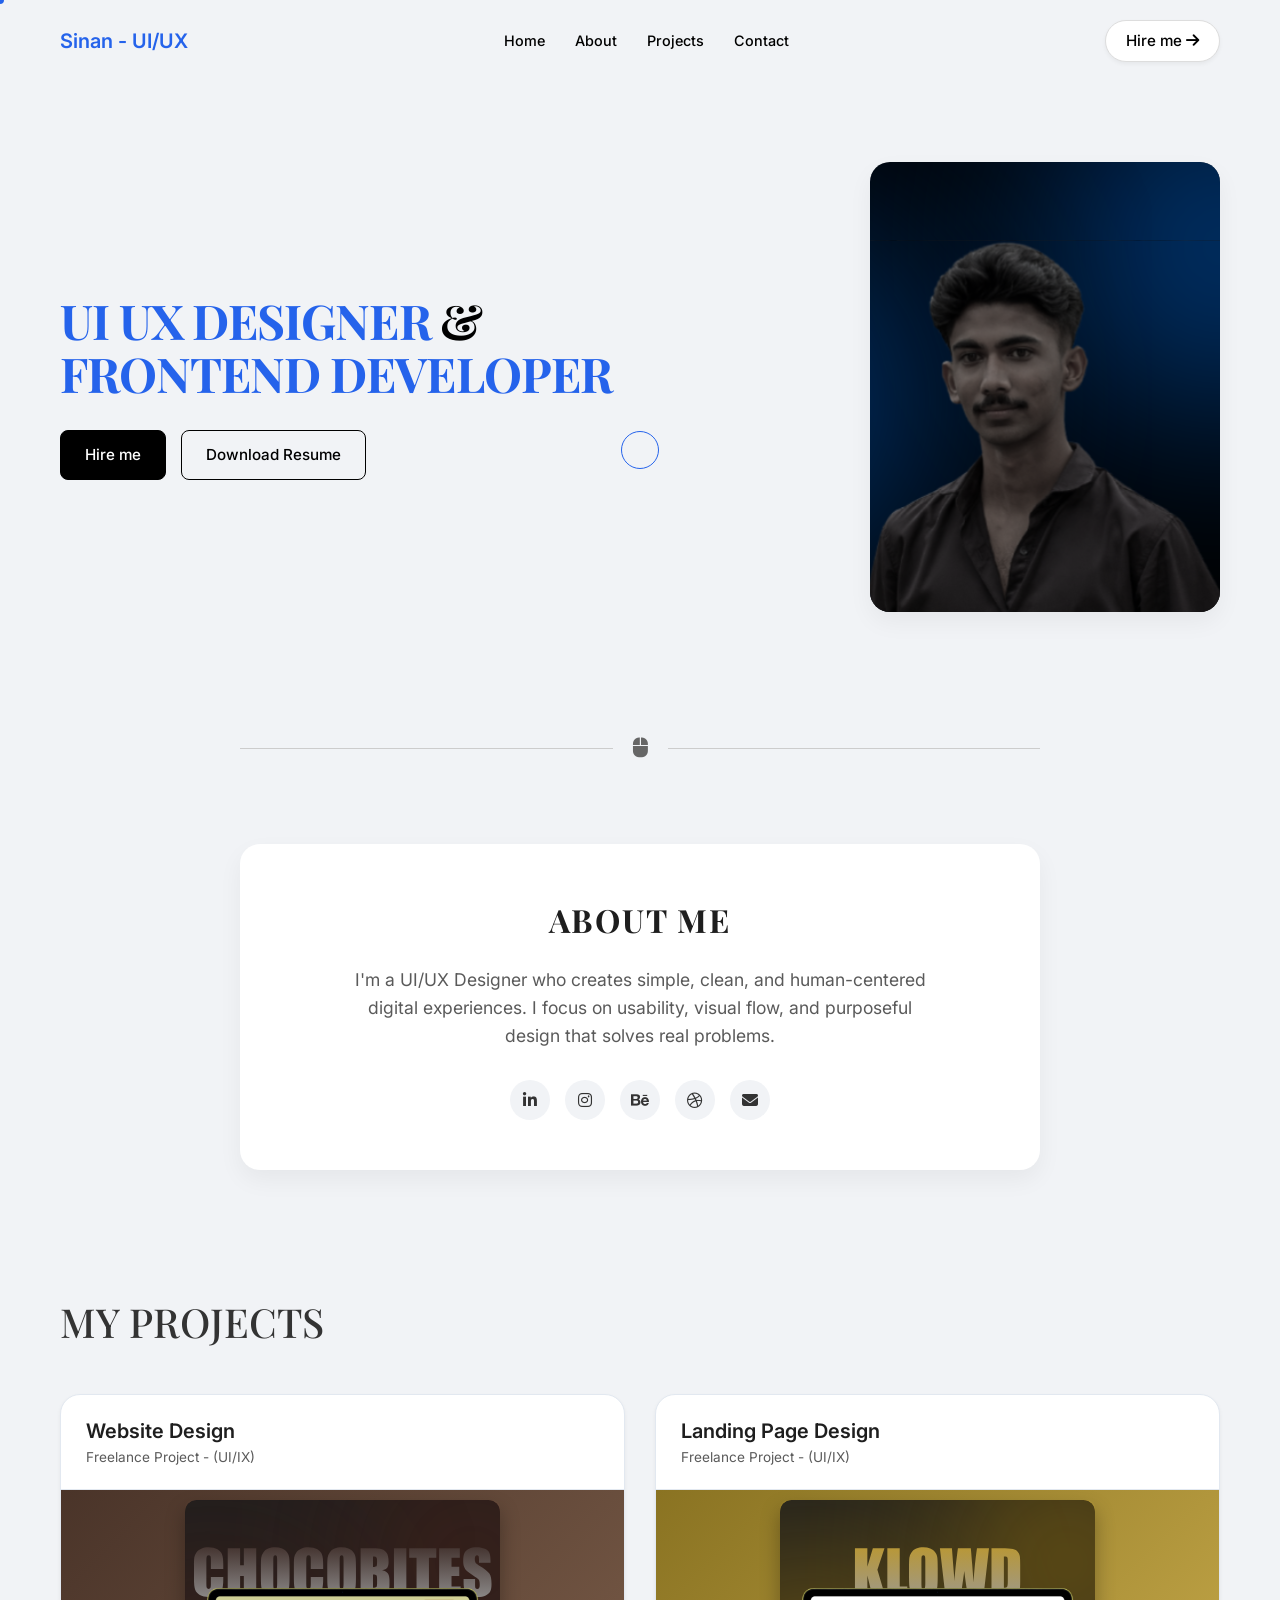
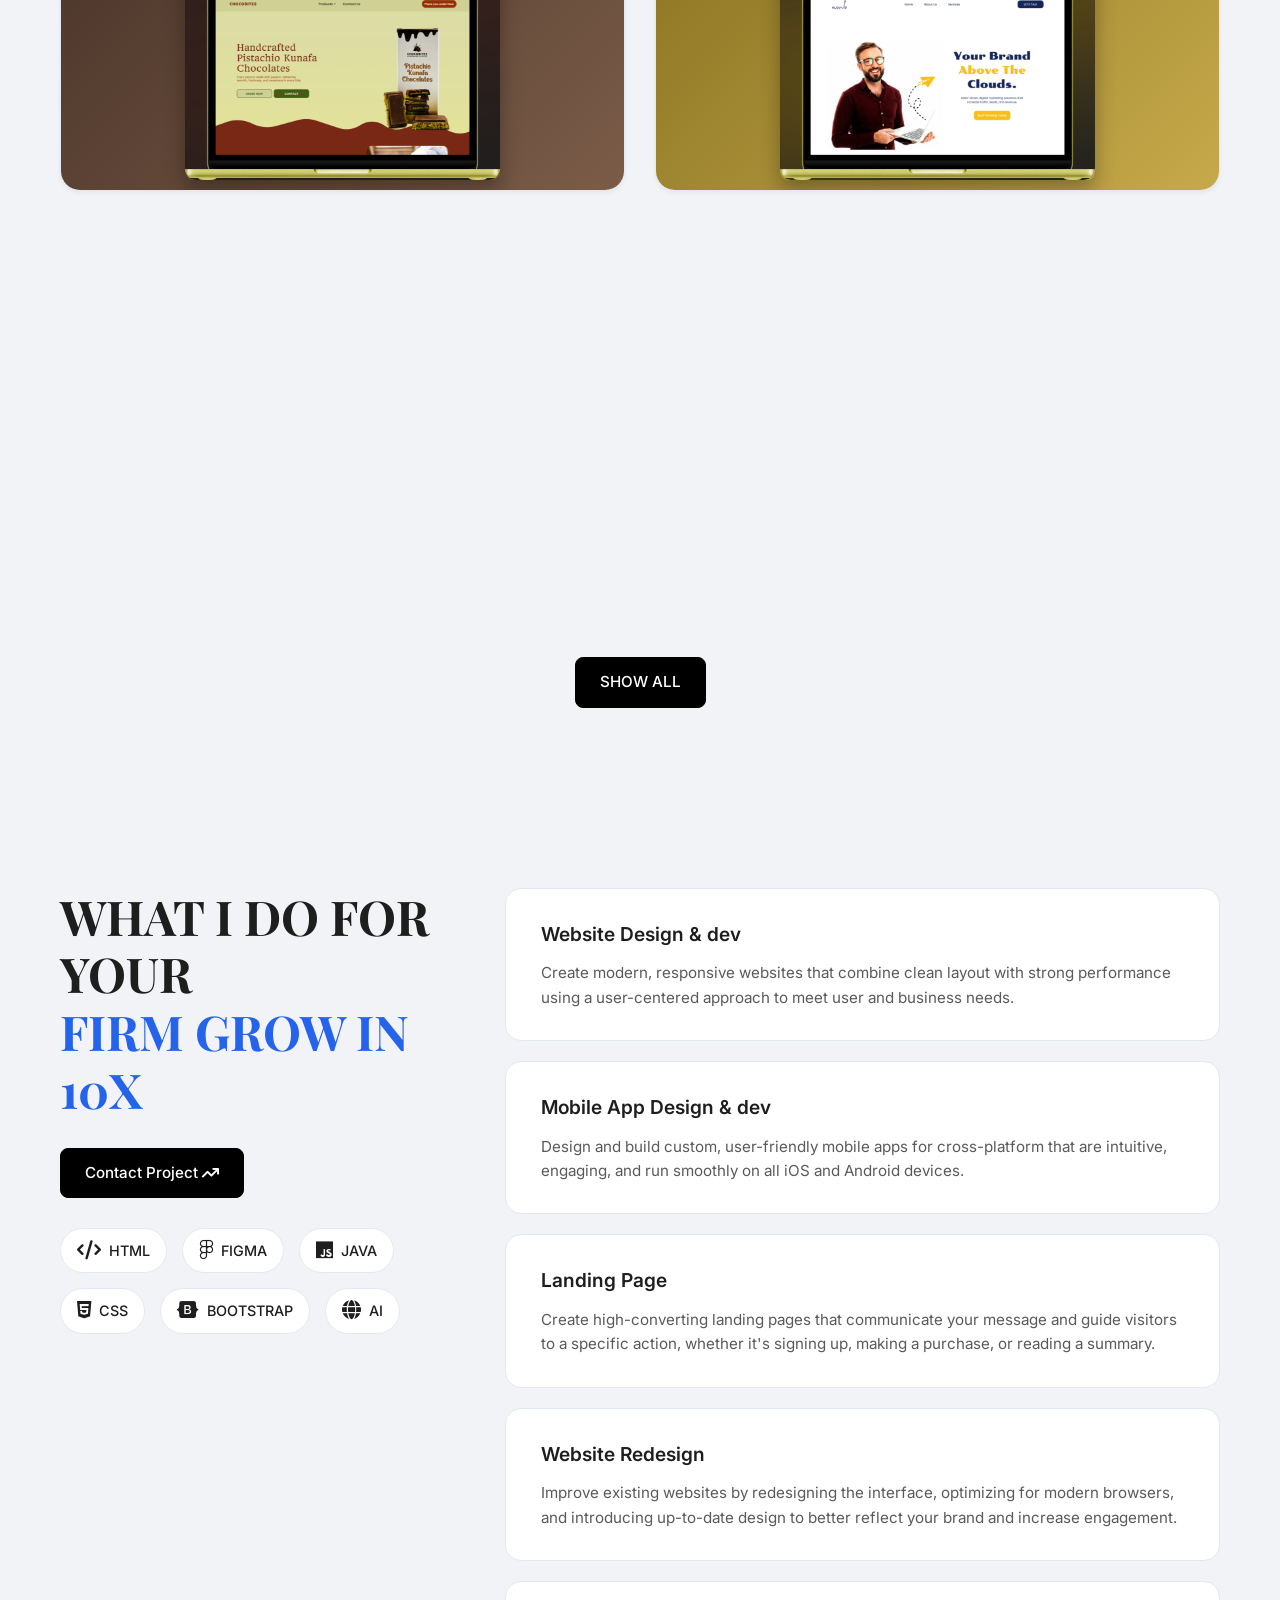
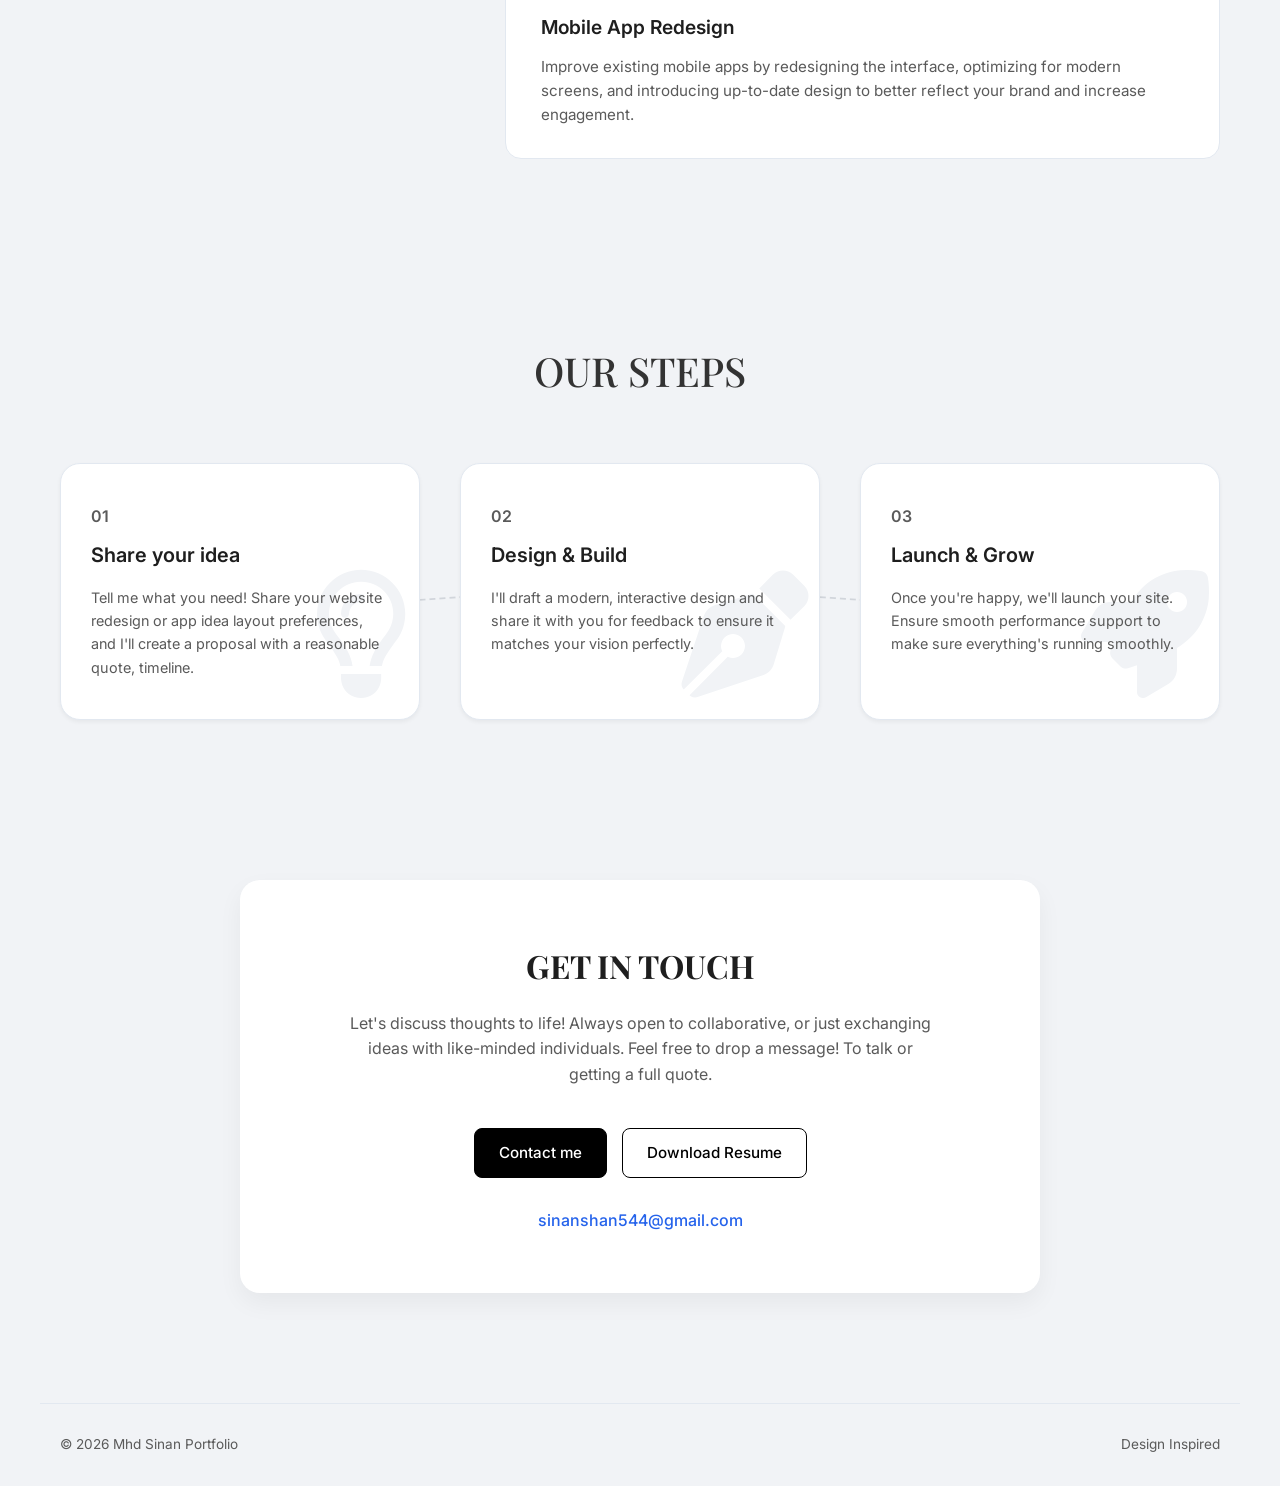
==== commit a921eb2d: "aaaaaaaaaa" ====
--- a/index.html
+++ b/index.html
@@ -51,7 +51,7 @@
                 <div class="hero-buttons">
                     <a href="mailto:sinanshan544@gmail.com" class="btn-primary">Hire me</a>
                     <a href="/assets/mhd_sinan-cv.pdf" download="mhd_sinan-cv.pdf" class="btn-outline">Download
-                        cv</a>
+                        Resume</a>
                 </div>
             </div>
             <div class="hero-image">
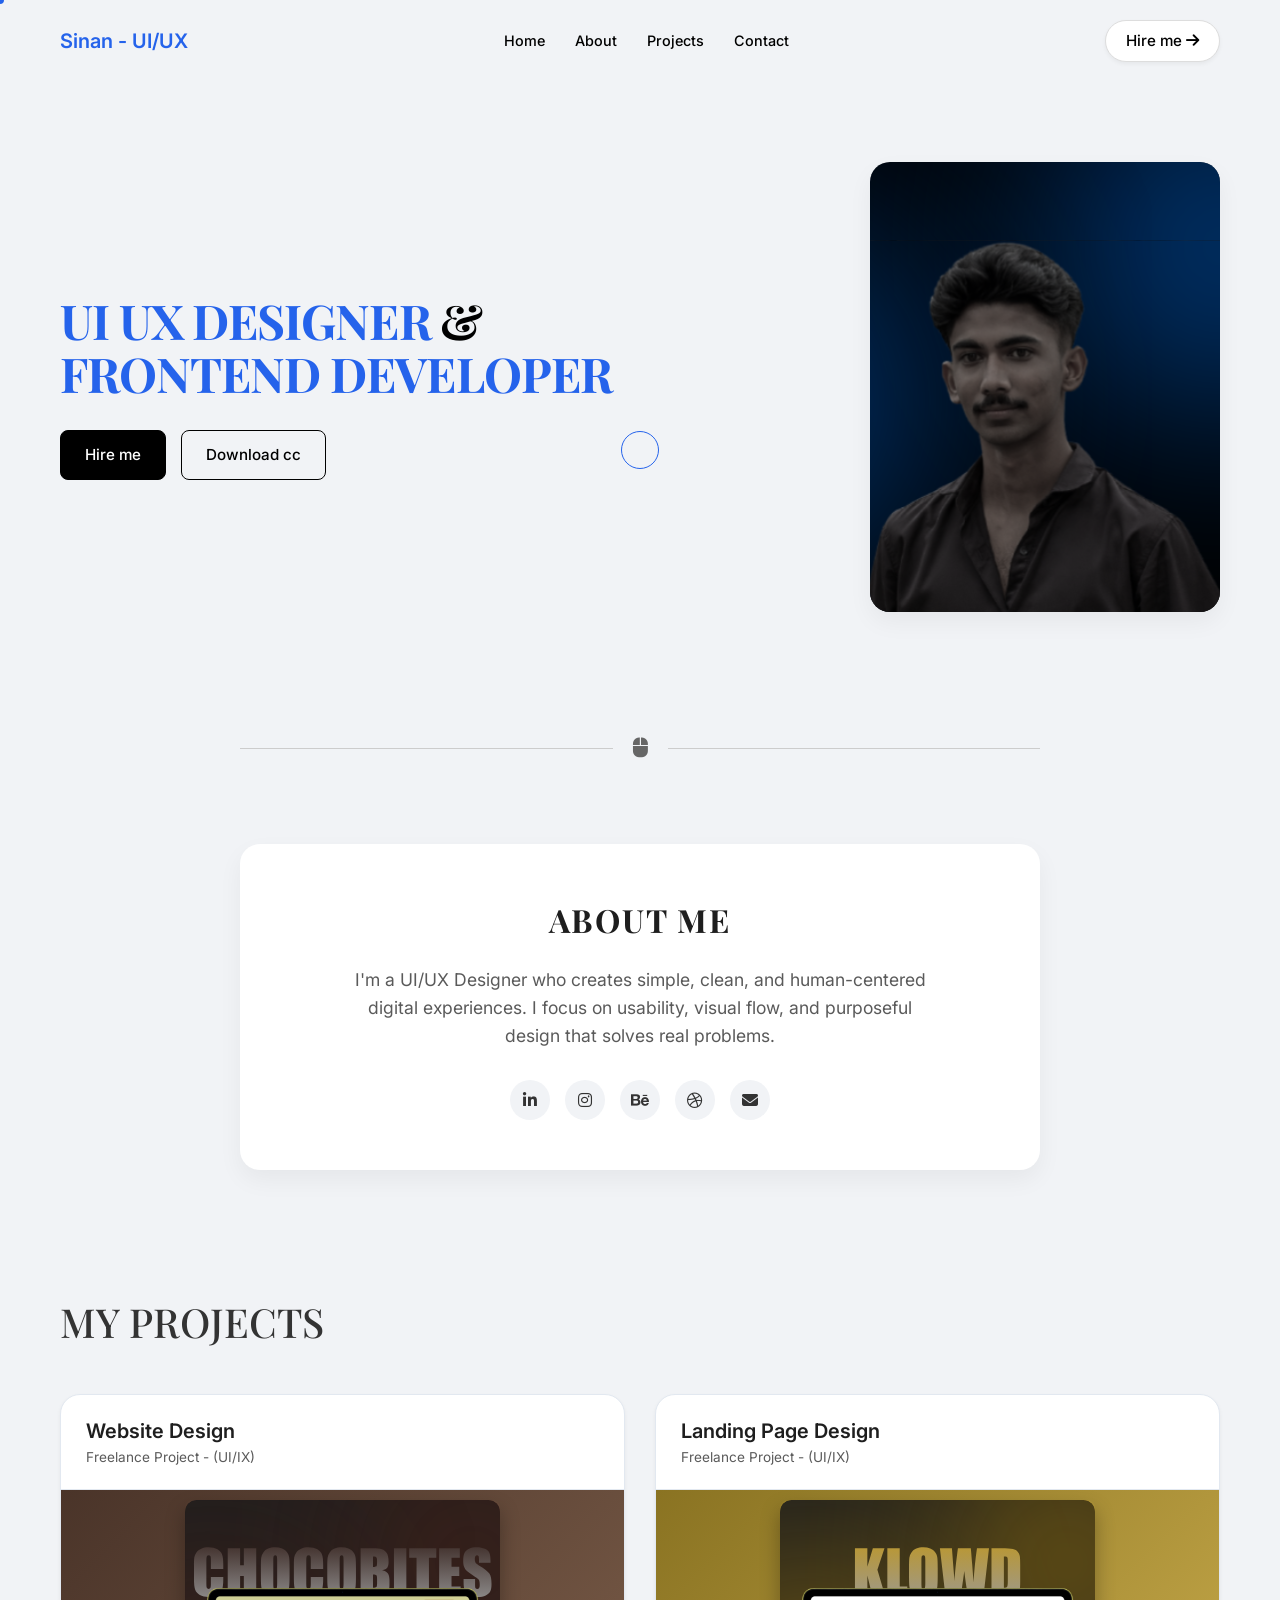
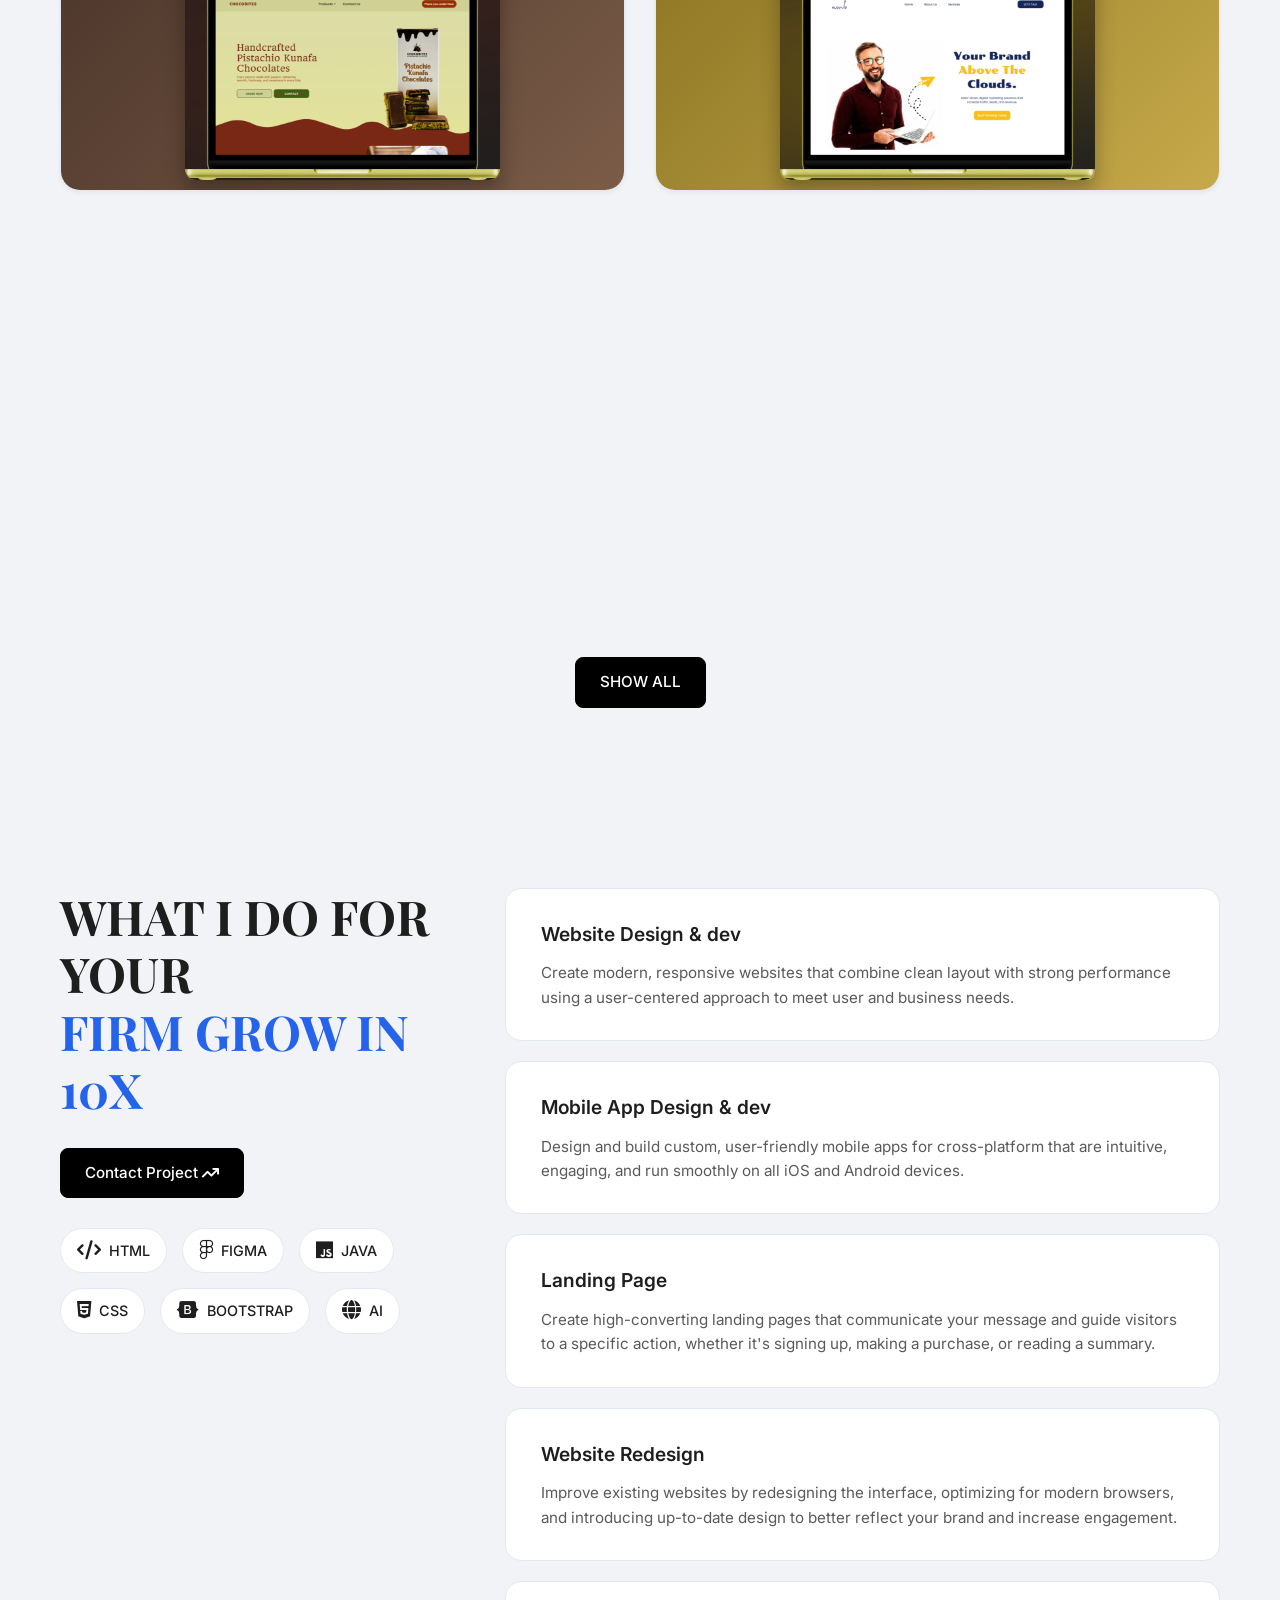
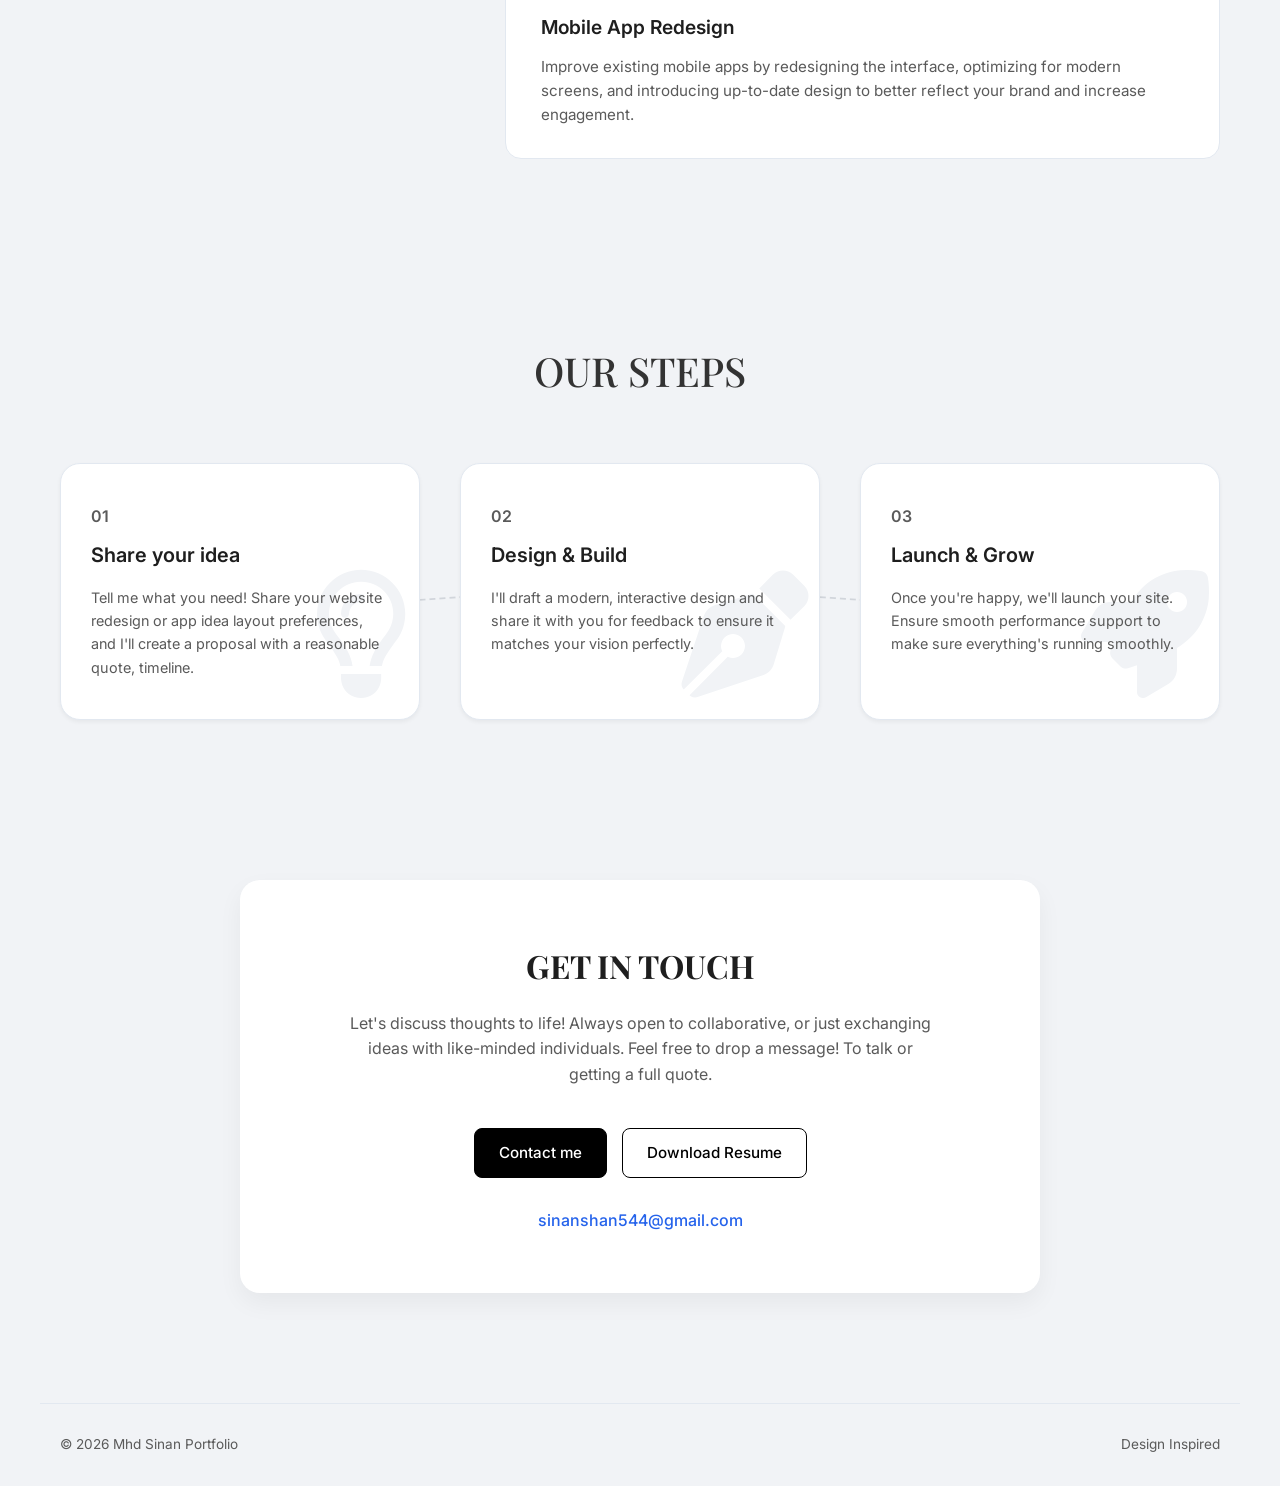
==== commit 95967bc0: "aaaaasddd" ====
--- a/index.html
+++ b/index.html
@@ -51,7 +51,7 @@
                 <div class="hero-buttons">
                     <a href="mailto:sinanshan544@gmail.com" class="btn-primary">Hire me</a>
                     <a href="/assets/mhd_sinan-cv.pdf" download="mhd_sinan-cv.pdf" class="btn-outline">Download
-                        Resume</a>
+                        cc</a>
                 </div>
             </div>
             <div class="hero-image">
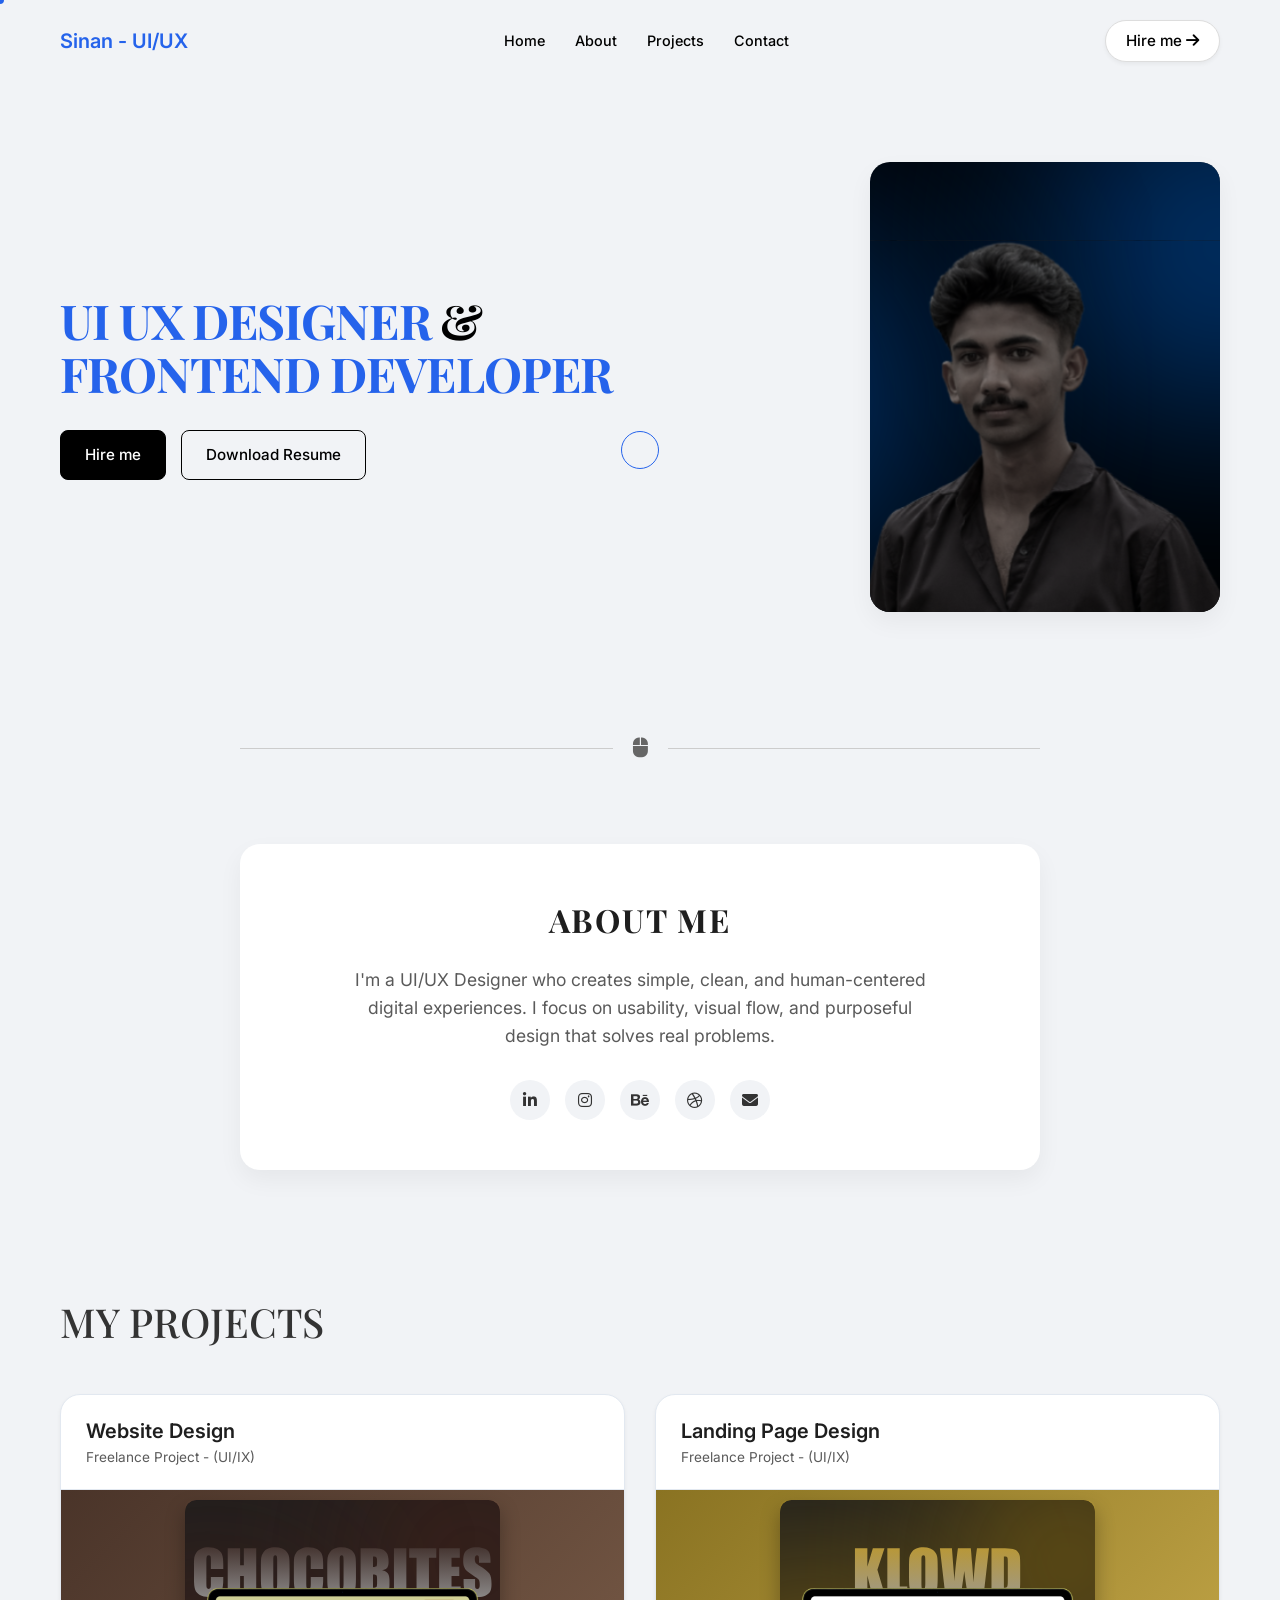
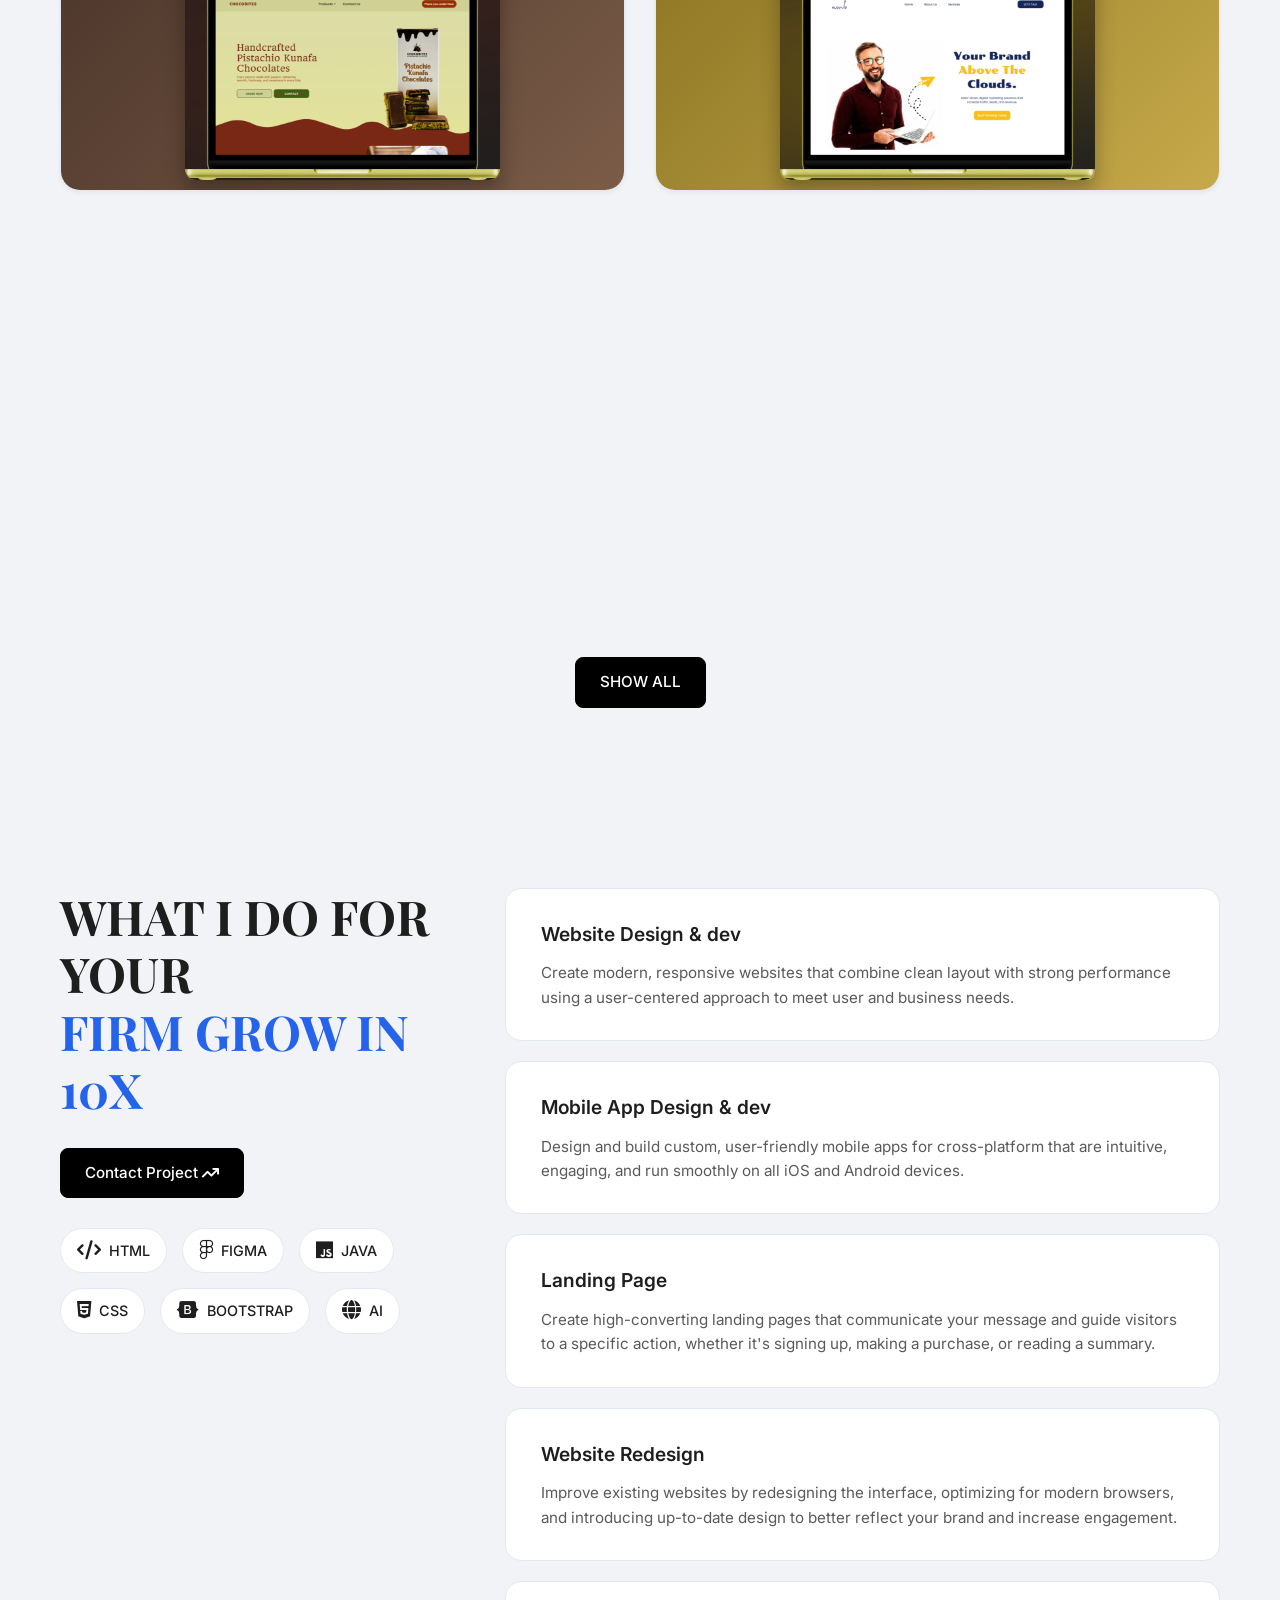
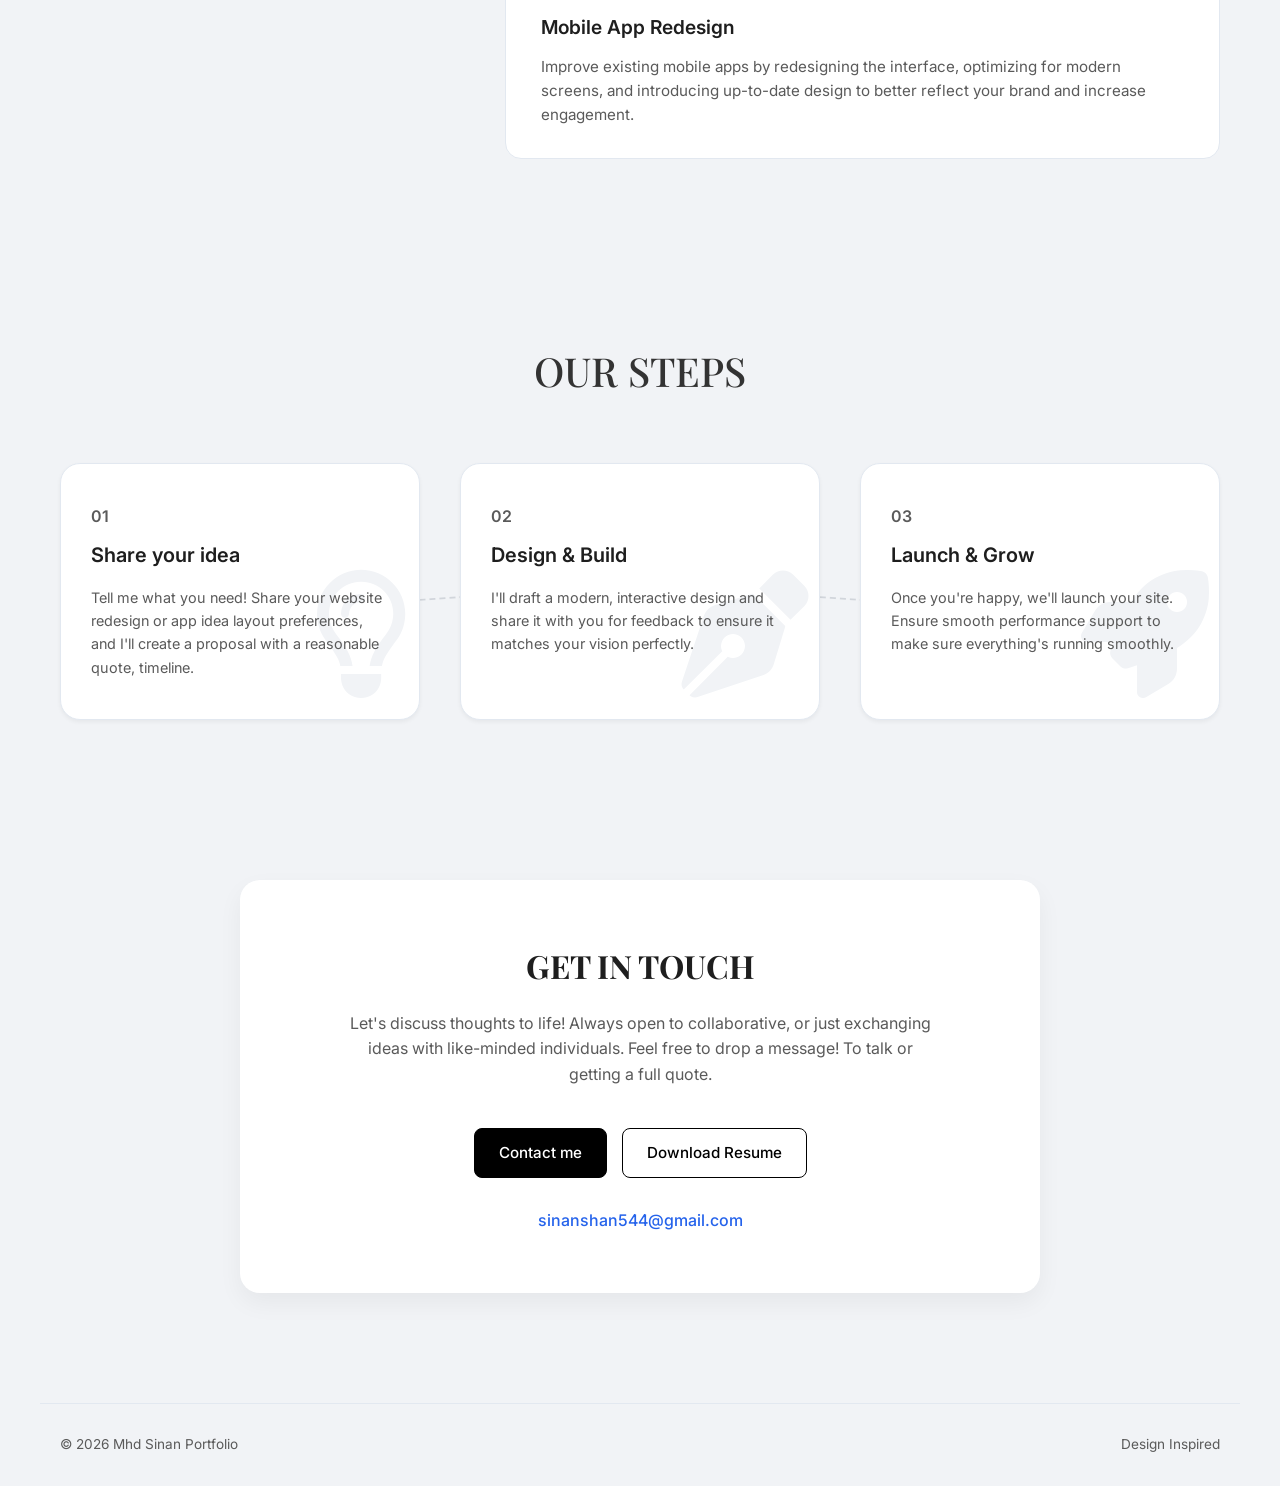
==== commit 227c67f8: "vgfvgvg" ====
--- a/index.html
+++ b/index.html
@@ -51,7 +51,7 @@
                 <div class="hero-buttons">
                     <a href="mailto:sinanshan544@gmail.com" class="btn-primary">Hire me</a>
                     <a href="/assets/mhd_sinan-cv.pdf" download="mhd_sinan-cv.pdf" class="btn-outline">Download
-                        cc</a>
+                        Resume</a>
                 </div>
             </div>
             <div class="hero-image">
